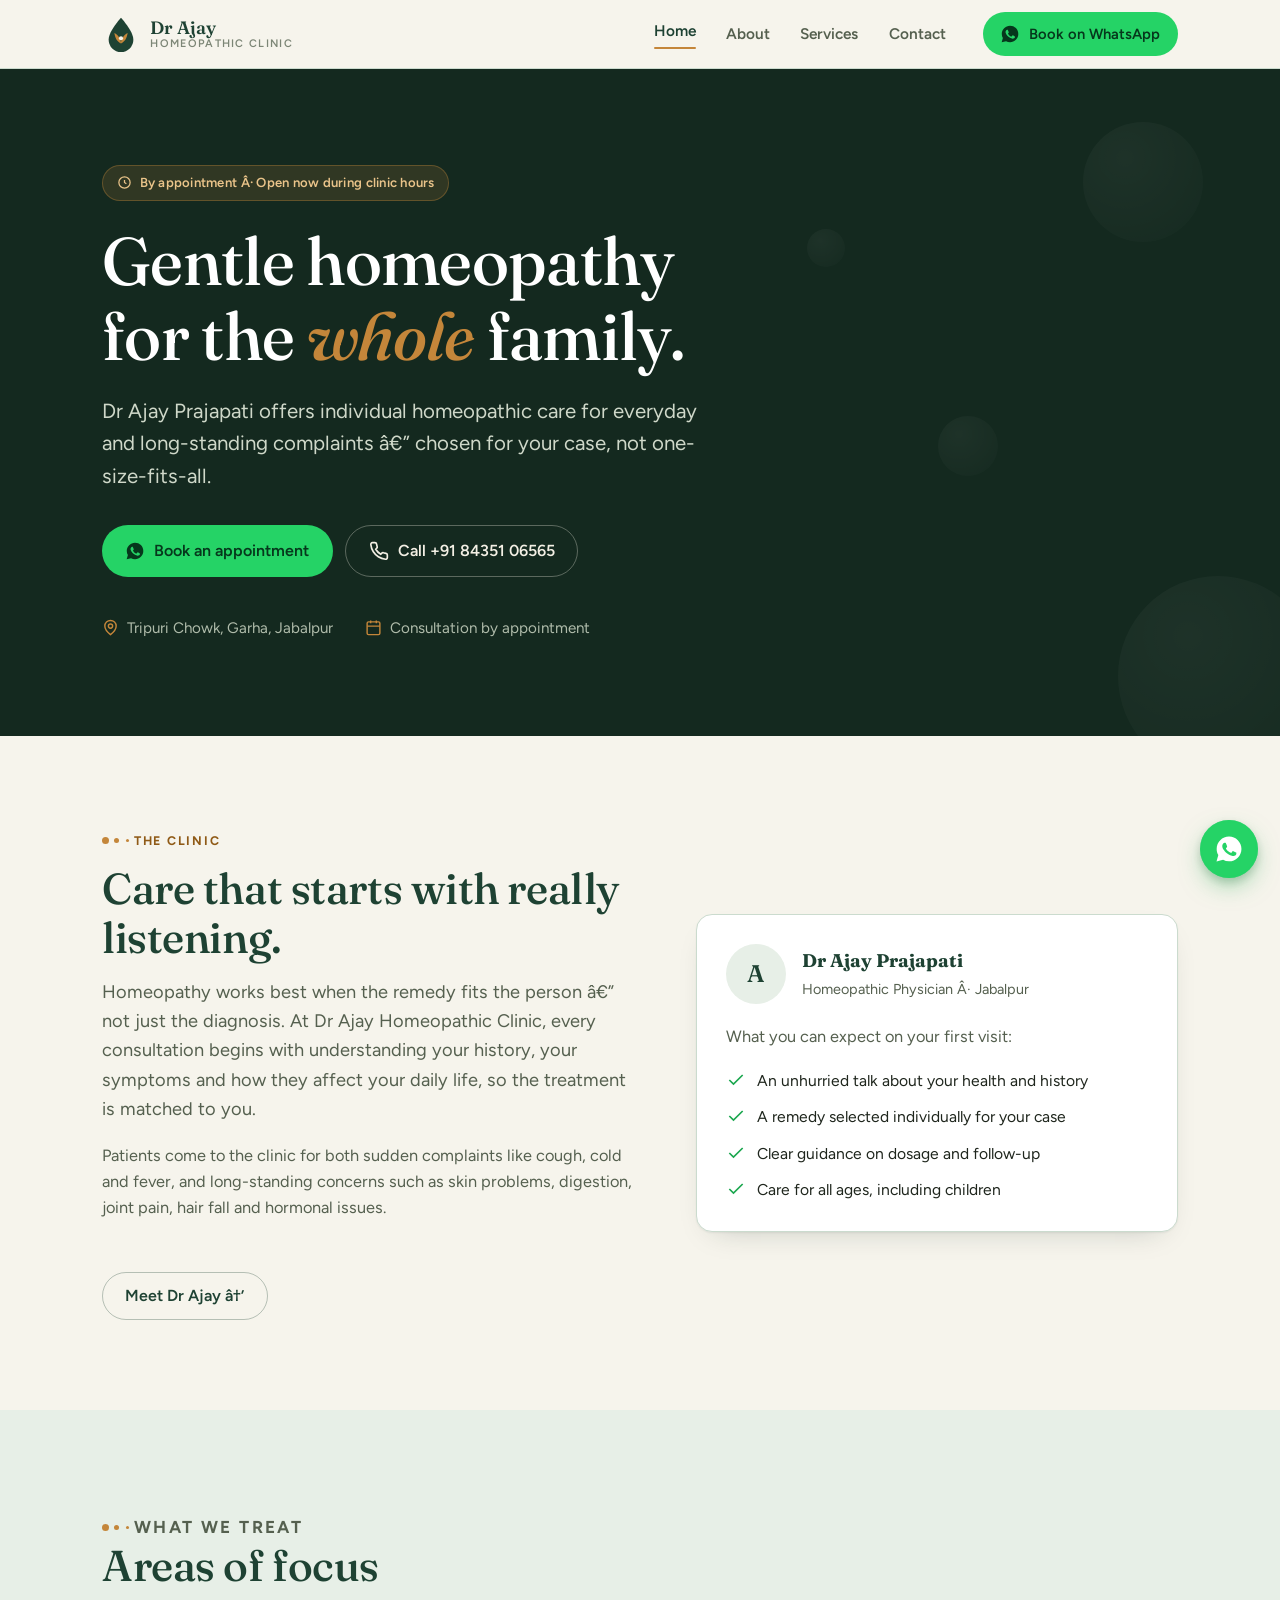
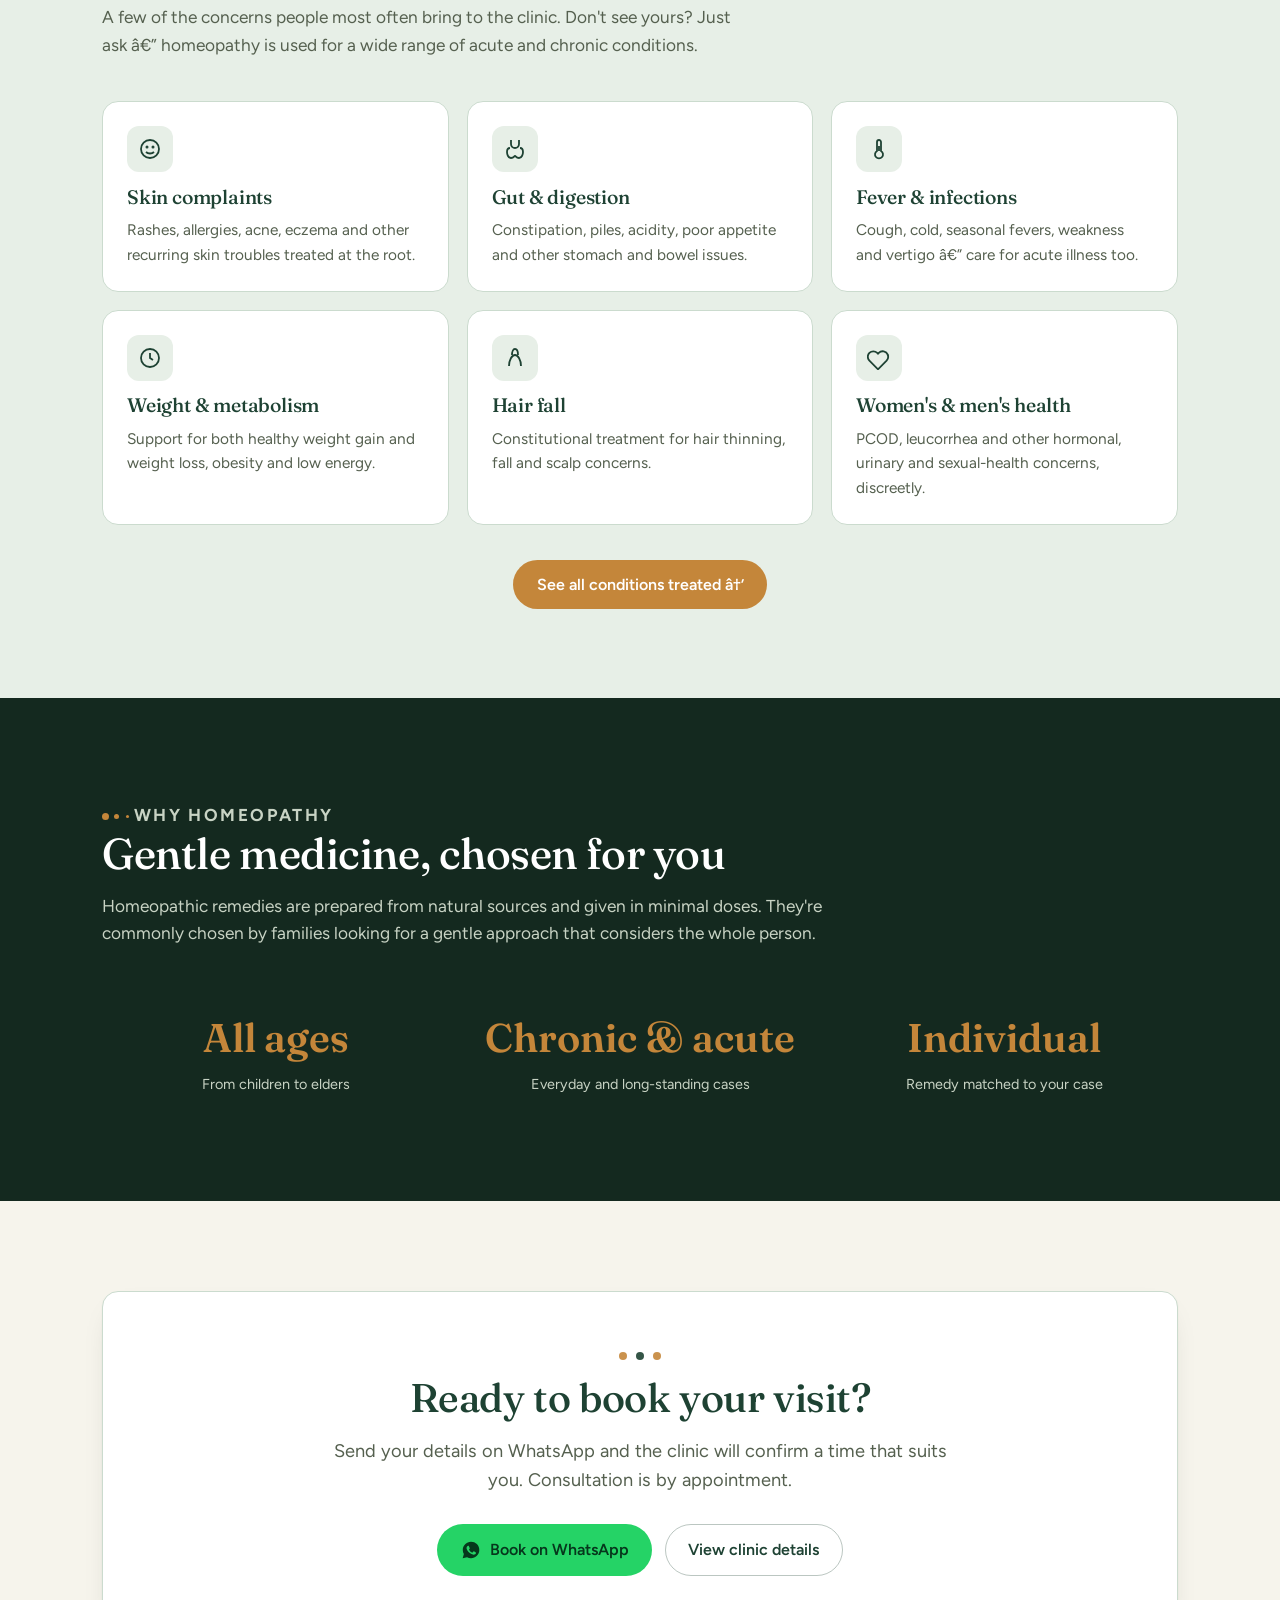
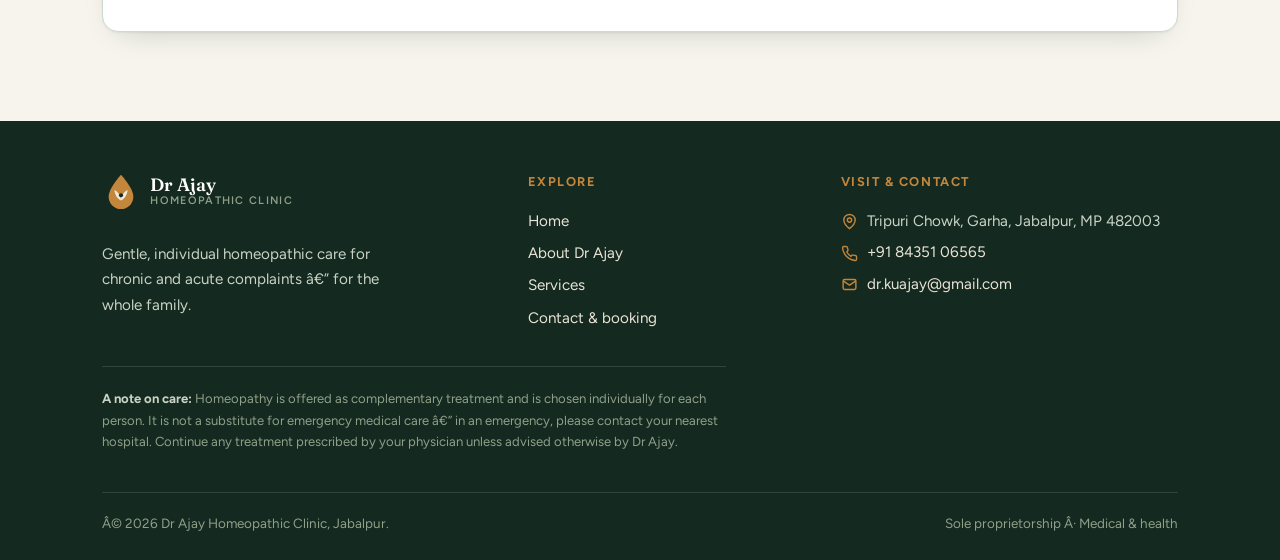
==== index.html @ d3e84fb1 "Set live site URL for share previews and SEO" ====
﻿<!DOCTYPE html>
<html lang="en">
<head>
<meta charset="UTF-8" />
<meta name="viewport" content="width=device-width, initial-scale=1.0" />
<title>Dr Ajay Homeopathic Clinic â€” Gentle homeopathy in Jabalpur</title>
<meta name="description" content="Dr Ajay Prajapati offers gentle homeopathic care for chronic and acute conditions at Tripuri Chowk, Garha, Jabalpur. Book an appointment on WhatsApp." />
<link rel="preconnect" href="https://fonts.googleapis.com">
<link rel="preconnect" href="https://fonts.gstatic.com" crossorigin>
<link href="https://fonts.googleapis.com/css2?family=Fraunces:opsz,wght@9..144,400;9..144,500;9..144,600&family=Figtree:wght@400;500;600;700&display=swap" rel="stylesheet">
<link rel="stylesheet" href="styles.css" />
<link rel="canonical" href="https://https://webvortexx.github.io/dr-ajay-clinic/" />
<meta name="theme-color" content="#1E4233" />
<link rel="icon" href="favicon.svg" type="image/svg+xml" />
<link rel="apple-touch-icon" href="apple-touch-icon.png" />
<meta property="og:type" content="website" />
<meta property="og:site_name" content="Dr Ajay Homeopathic Clinic" />
<meta property="og:title" content="Dr Ajay Homeopathic Clinic â€” Gentle homeopathy in Jabalpur" />
<meta property="og:description" content="Dr Ajay Prajapati offers gentle, individual homeopathic care for chronic and acute complaints at Tripuri Chowk, Garha, Jabalpur. Book on WhatsApp." />
<meta property="og:url" content="https://https://webvortexx.github.io/dr-ajay-clinic/" />
<meta property="og:image" content="https://https://webvortexx.github.io/dr-ajay-clinic/og-image.png" />
<meta property="og:image:width" content="1200" />
<meta property="og:image:height" content="630" />
<meta property="og:locale" content="en_IN" />
<meta name="twitter:card" content="summary_large_image" />
<meta name="twitter:title" content="Dr Ajay Homeopathic Clinic â€” Gentle homeopathy in Jabalpur" />
<meta name="twitter:description" content="Dr Ajay Prajapati offers gentle, individual homeopathic care for chronic and acute complaints at Tripuri Chowk, Garha, Jabalpur. Book on WhatsApp." />
<meta name="twitter:image" content="https://https://webvortexx.github.io/dr-ajay-clinic/og-image.png" />
<script type="application/ld+json">
{
  "@context": "https://schema.org",
  "@type": "MedicalClinic",
  "name": "Dr Ajay Homeopathic Clinic",
  "description": "Gentle, individual homeopathic care for chronic and acute complaints \u2014 for the whole family.",
  "url": "https://https://webvortexx.github.io/dr-ajay-clinic/",
  "telephone": "+91-84351-06565",
  "email": "dr.kuajay@gmail.com",
  "image": "https://https://webvortexx.github.io/dr-ajay-clinic/og-image.png",
  "priceRange": "\u20b9\u20b9",
  "medicalSpecialty": "Homeopathic",
  "availableService": [
    {"@type":"MedicalTherapy","name":"Skin complaints"},
    {"@type":"MedicalTherapy","name":"Digestion & gut issues"},
    {"@type":"MedicalTherapy","name":"Fever & infections"},
    {"@type":"MedicalTherapy","name":"Weight & metabolism"},
    {"@type":"MedicalTherapy","name":"Hair fall"},
    {"@type":"MedicalTherapy","name":"Women's & men's health"}
  ],
  "address": {
    "@type": "PostalAddress",
    "streetAddress": "Tripuri Chowk, Garha",
    "addressLocality": "Jabalpur",
    "addressRegion": "Madhya Pradesh",
    "postalCode": "482003",
    "addressCountry": "IN"
  },
  "areaServed": "Jabalpur",
  "founder": {"@type":"Person","name":"Dr Ajay Prajapati","jobTitle":"Homeopathic Physician"}
}
</script>
<style>
/* ---- home hero ---- */
.hero { position: relative; background: var(--pine-deep); color: #F1ECDF; overflow: hidden; }
.hero__globs { position:absolute; inset:0; pointer-events:none; opacity:.5; }
.hero__globs span {
  position:absolute; border-radius:50%; background: radial-gradient(circle at 35% 30%, rgba(255,255,255,.9), rgba(255,255,255,.15));
  opacity:.10;
}
.hero .wrap { position: relative; padding-top: clamp(3.5rem,8vw,6rem); padding-bottom: clamp(3.5rem,8vw,6rem); }
.hero__chip {
  display:inline-flex; align-items:center; gap:.5rem;
  background: rgba(196,134,58,.16); color:#EAC48A; border:1px solid rgba(196,134,58,.35);
  padding:.4rem .85rem; border-radius:999px; font-size:.82rem; font-weight:600; letter-spacing:.02em;
  margin-bottom:1.4rem;
}
.hero__chip svg{ width:15px; height:15px; }
.hero h1 { color:#fff; font-size: clamp(2.5rem, 6vw, 4.2rem); font-weight:500; max-width: 15ch; }
.hero h1 em { font-style: italic; color: var(--amber); }
.hero__lead { font-size: clamp(1.08rem,2.2vw,1.28rem); color:#CFD8C9; max-width: 46ch; margin: 1.3rem 0 2rem; }
.hero .cta-row { margin-bottom: 2.4rem; }
.hero__meta { display:flex; flex-wrap:wrap; gap:1.4rem 2rem; color:#AFBBAA; font-size:.95rem; }
.hero__meta div{ display:flex; align-items:center; gap:.5rem; }
.hero__meta svg{ width:17px; height:17px; color: var(--amber); flex:0 0 auto; }

/* intro split */
.intro-grid { display:grid; grid-template-columns: 1.1fr 1fr; gap: clamp(2rem,5vw,4rem); align-items:center; }
.intro-card {
  background: var(--paper); border:1px solid var(--sage-line); border-radius: var(--radius);
  padding: 1.8rem; box-shadow: var(--shadow);
}
.intro-card .doc { display:flex; align-items:center; gap:1rem; margin-bottom:1.2rem; }
.doc__badge {
  width:60px; height:60px; border-radius:50%; background: var(--sage); color:var(--pine);
  display:grid; place-items:center; font-family:var(--display); font-weight:600; font-size:1.5rem; flex:0 0 auto;
}
.doc__meta b{ display:block; font-size:1.15rem; color:var(--pine); font-family:var(--display); }
.doc__meta span{ font-size:.9rem; color: var(--ink-soft); }
.checklist{ list-style:none; margin:1.2rem 0 0; padding:0; display:flex; flex-direction:column; gap:.7rem; }
.checklist li{ display:flex; gap:.7rem; align-items:flex-start; font-size:.98rem; }
.checklist svg{ width:20px; height:20px; color: var(--wa-deep); flex:0 0 auto; margin-top:2px; }

@media (max-width: 820px){ .intro-grid{ grid-template-columns:1fr; } }
</style>
</head>
<body>

<!-- ============ HEADER ============ -->
<header class="site-head">
  <div class="wrap">
    <a class="brand" href="index.html" aria-label="Dr Ajay Homeopathic Clinic â€” home">
      <svg class="brand__mark" viewBox="0 0 40 40" fill="none" aria-hidden="true">
        <path d="M20 3C20 3 7 17 7 26a13 13 0 0 0 26 0C33 17 20 3 20 3Z" fill="#1E4233"/>
        <path d="M20 30c0-5 3-9 7-11-1 6-3 9-7 11Zm0 0c0-5-3-9-7-11 1 6 3 9 7 11Z" fill="#C4863A"/>
        <circle cx="20" cy="24.5" r="2.2" fill="#F6F4EC"/>
      </svg>
      <span class="brand__text">
        <span class="brand__name">Dr Ajay</span>
        <span class="brand__sub">Homeopathic Clinic</span>
      </span>
    </a>
    <nav class="nav" aria-label="Primary">
      <a href="index.html" class="is-active">Home</a>
      <a href="about.html">About</a>
      <a href="services.html">Services</a>
      <a href="contact.html">Contact</a>
    </nav>
    <div class="head-cta">
      <a class="btn btn--wa" href="contact.html">
        <svg viewBox="0 0 24 24" fill="currentColor" aria-hidden="true"><path d="M12.04 2C6.58 2 2.13 6.45 2.13 11.91c0 1.75.46 3.45 1.32 4.95L2 22l5.25-1.38a9.9 9.9 0 0 0 4.79 1.22h.01c5.46 0 9.91-4.45 9.91-9.91 0-2.65-1.03-5.14-2.9-7.01A9.82 9.82 0 0 0 12.04 2Zm5.8 14.13c-.25.7-1.44 1.33-1.98 1.38-.53.05-.53.44-3.34-.7-2.8-1.14-4.6-4-4.74-4.19-.14-.19-1.15-1.53-1.15-2.92 0-1.39.73-2.07.99-2.35a1.04 1.04 0 0 1 .75-.35c.19 0 .37 0 .53.01.17.01.4-.06.62.48.25.6.85 2.08.92 2.23.07.14.12.31.02.5-.09.19-.14.31-.28.48-.14.16-.29.37-.42.49-.14.14-.28.29-.12.56.16.28.71 1.17 1.53 1.9 1.05.93 1.94 1.22 2.22 1.36.28.14.44.12.6-.07.16-.19.69-.8.87-1.08.18-.28.37-.23.62-.14.25.09 1.6.76 1.87.9.28.14.46.21.53.32.07.12.07.65-.18 1.35Z"/></svg>
        Book on WhatsApp
      </a>
    </div>
    <button class="nav-toggle" data-nav-toggle aria-label="Open menu" aria-expanded="false">
      <svg viewBox="0 0 24 24" fill="none" stroke="currentColor" stroke-width="2" stroke-linecap="round"><path d="M3 6h18M3 12h18M3 18h18"/></svg>
    </button>
  </div>
</header>

<!-- ============ HERO ============ -->
<section class="hero">
  <div class="hero__globs" aria-hidden="true">
    <span style="width:120px;height:120px;top:8%;right:6%"></span>
    <span style="width:60px;height:60px;top:52%;right:22%"></span>
    <span style="width:200px;height:200px;bottom:-6%;right:-3%"></span>
    <span style="width:38px;height:38px;top:24%;right:34%"></span>
  </div>
  <div class="wrap">
    <span class="hero__chip">
      <svg viewBox="0 0 24 24" fill="none" stroke="currentColor" stroke-width="2"><path d="M12 8v4l3 2"/><circle cx="12" cy="12" r="9"/></svg>
      By appointment Â· Open now during clinic hours
    </span>
    <h1>Gentle homeopathy for the <em>whole</em> family.</h1>
    <p class="hero__lead">Dr Ajay Prajapati offers individual homeopathic care for everyday and long-standing complaints â€” chosen for your case, not one-size-fits-all.</p>
    <div class="cta-row">
      <a class="btn btn--wa" href="contact.html">
        <svg viewBox="0 0 24 24" fill="currentColor" aria-hidden="true"><path d="M12.04 2C6.58 2 2.13 6.45 2.13 11.91c0 1.75.46 3.45 1.32 4.95L2 22l5.25-1.38a9.9 9.9 0 0 0 4.79 1.22h.01c5.46 0 9.91-4.45 9.91-9.91 0-2.65-1.03-5.14-2.9-7.01A9.82 9.82 0 0 0 12.04 2Zm5.8 14.13c-.25.7-1.44 1.33-1.98 1.38-.53.05-.53.44-3.34-.7-2.8-1.14-4.6-4-4.74-4.19-.14-.19-1.15-1.53-1.15-2.92 0-1.39.73-2.07.99-2.35a1.04 1.04 0 0 1 .75-.35c.19 0 .37 0 .53.01.17.01.4-.06.62.48.25.6.85 2.08.92 2.23.07.14.12.31.02.5-.09.19-.14.31-.28.48-.14.16-.29.37-.42.49-.14.14-.28.29-.12.56.16.28.71 1.17 1.53 1.9 1.05.93 1.94 1.22 2.22 1.36.28.14.44.12.6-.07.16-.19.69-.8.87-1.08.18-.28.37-.23.62-.14.25.09 1.6.76 1.87.9.28.14.46.21.53.32.07.12.07.65-.18 1.35Z"/></svg>
        Book an appointment
      </a>
      <a class="btn btn--onDark" href="tel:+918435106565">
        <svg viewBox="0 0 24 24" fill="none" stroke="currentColor" stroke-width="2"><path d="M22 16.9v3a2 2 0 0 1-2.2 2 19.8 19.8 0 0 1-8.6-3 19.5 19.5 0 0 1-6-6 19.8 19.8 0 0 1-3-8.6A2 2 0 0 1 4.1 2h3a2 2 0 0 1 2 1.7c.1 1 .4 1.9.7 2.8a2 2 0 0 1-.5 2.1L8.1 9.9a16 16 0 0 0 6 6l1.3-1.3a2 2 0 0 1 2.1-.4c.9.3 1.8.6 2.8.7a2 2 0 0 1 1.7 2Z"/></svg>
        Call +91 84351 06565
      </a>
    </div>
    <div class="hero__meta">
      <div><svg viewBox="0 0 24 24" fill="none" stroke="currentColor" stroke-width="2"><path d="M20 10c0 6-8 12-8 12s-8-6-8-12a8 8 0 0 1 16 0Z"/><circle cx="12" cy="10" r="3"/></svg> Tripuri Chowk, Garha, Jabalpur</div>
      <div><svg viewBox="0 0 24 24" fill="none" stroke="currentColor" stroke-width="2"><rect x="3" y="4" width="18" height="18" rx="2"/><path d="M16 2v4M8 2v4M3 10h18"/></svg> Consultation by appointment</div>
    </div>
  </div>
</section>

<!-- ============ INTRO ============ -->
<section class="section">
  <div class="wrap intro-grid">
    <div class="reveal">
      <p class="eyebrow">The clinic</p>
      <h2 style="font-size:clamp(1.9rem,4.2vw,2.7rem)">Care that starts with really listening.</h2>
      <p class="lead" style="margin-top:1rem">Homeopathy works best when the remedy fits the person â€” not just the diagnosis. At Dr Ajay Homeopathic Clinic, every consultation begins with understanding your history, your symptoms and how they affect your daily life, so the treatment is matched to you.</p>
      <p style="color:var(--ink-soft)">Patients come to the clinic for both sudden complaints like cough, cold and fever, and long-standing concerns such as skin problems, digestion, joint pain, hair fall and hormonal issues.</p>
      <a class="btn btn--ghost mt-lg" href="about.html">Meet Dr Ajay â†’</a>
    </div>
    <div class="intro-card reveal">
      <div class="doc">
        <div class="doc__badge">A</div>
        <div class="doc__meta">
          <b>Dr Ajay Prajapati</b>
          <span>Homeopathic Physician Â· Jabalpur</span>
        </div>
      </div>
      <p style="margin:0;color:var(--ink-soft)">What you can expect on your first visit:</p>
      <ul class="checklist">
        <li><svg viewBox="0 0 24 24" fill="none" stroke="currentColor" stroke-width="2"><path d="M20 6 9 17l-5-5"/></svg> An unhurried talk about your health and history</li>
        <li><svg viewBox="0 0 24 24" fill="none" stroke="currentColor" stroke-width="2"><path d="M20 6 9 17l-5-5"/></svg> A remedy selected individually for your case</li>
        <li><svg viewBox="0 0 24 24" fill="none" stroke="currentColor" stroke-width="2"><path d="M20 6 9 17l-5-5"/></svg> Clear guidance on dosage and follow-up</li>
        <li><svg viewBox="0 0 24 24" fill="none" stroke="currentColor" stroke-width="2"><path d="M20 6 9 17l-5-5"/></svg> Care for all ages, including children</li>
      </ul>
    </div>
  </div>
</section>

<!-- ============ FOCUS AREAS ============ -->
<section class="section section--sage">
  <div class="wrap">
    <div class="section-head reveal">
      <p class="eyebrow">What we treat</p>
      <h2>Areas of focus</h2>
      <p>A few of the concerns people most often bring to the clinic. Don't see yours? Just ask â€” homeopathy is used for a wide range of acute and chronic conditions.</p>
    </div>
    <div class="grid grid--3">
      <article class="focus reveal">
        <div class="focus__ico"><svg viewBox="0 0 24 24" fill="none" stroke="currentColor" stroke-width="1.8"><circle cx="12" cy="12" r="9"/><path d="M8 15c1 1 2.5 1.5 4 1.5s3-.5 4-1.5"/><circle cx="9" cy="10" r=".6" fill="currentColor"/><circle cx="15" cy="10" r=".6" fill="currentColor"/></svg></div>
        <h3>Skin complaints</h3>
        <p>Rashes, allergies, acne, eczema and other recurring skin troubles treated at the root.</p>
      </article>
      <article class="focus reveal">
        <div class="focus__ico"><svg viewBox="0 0 24 24" fill="none" stroke="currentColor" stroke-width="1.8"><path d="M8 3v4a4 4 0 0 0 8 0V3"/><path d="M7 11c-2 0-3 2-3 4s1 6 4 6 3-2 4-2 1 2 4 2 4-4 4-6-1-4-3-4"/></svg></div>
        <h3>Gut &amp; digestion</h3>
        <p>Constipation, piles, acidity, poor appetite and other stomach and bowel issues.</p>
      </article>
      <article class="focus reveal">
        <div class="focus__ico"><svg viewBox="0 0 24 24" fill="none" stroke="currentColor" stroke-width="1.8"><path d="M12 3a2 2 0 0 0-2 2v9a4 4 0 1 0 4 0V5a2 2 0 0 0-2-2Z"/><path d="M12 9v5"/></svg></div>
        <h3>Fever &amp; infections</h3>
        <p>Cough, cold, seasonal fevers, weakness and vertigo â€” care for acute illness too.</p>
      </article>
      <article class="focus reveal">
        <div class="focus__ico"><svg viewBox="0 0 24 24" fill="none" stroke="currentColor" stroke-width="1.8"><circle cx="12" cy="12" r="9"/><path d="M12 7v5l3 2"/></svg></div>
        <h3>Weight &amp; metabolism</h3>
        <p>Support for both healthy weight gain and weight loss, obesity and low energy.</p>
      </article>
      <article class="focus reveal">
        <div class="focus__ico"><svg viewBox="0 0 24 24" fill="none" stroke="currentColor" stroke-width="1.8"><path d="M6 20c0-6 3-11 6-11s6 5 6 11"/><path d="M9 9C9 6 10 3 12 3s3 3 3 6"/></svg></div>
        <h3>Hair fall</h3>
        <p>Constitutional treatment for hair thinning, fall and scalp concerns.</p>
      </article>
      <article class="focus reveal">
        <div class="focus__ico"><svg viewBox="0 0 24 24" fill="none" stroke="currentColor" stroke-width="1.8"><path d="M20.8 8.6a5.5 5.5 0 0 0-9-1.7l-.8.8-.8-.8a5.5 5.5 0 1 0-7.8 7.8l8.6 8.6 8.6-8.6a5.5 5.5 0 0 0 1-6.1Z"/></svg></div>
        <h3>Women's &amp; men's health</h3>
        <p>PCOD, leucorrhea and other hormonal, urinary and sexual-health concerns, discreetly.</p>
      </article>
    </div>
    <div class="center mt-lg reveal">
      <a class="btn btn--amber" href="services.html">See all conditions treated â†’</a>
    </div>
  </div>
</section>

<!-- ============ WHY / STATS ============ -->
<section class="section section--pine">
  <div class="wrap">
    <div class="section-head reveal" style="max-width:720px">
      <p class="eyebrow">Why homeopathy</p>
      <h2>Gentle medicine, chosen for you</h2>
      <p>Homeopathic remedies are prepared from natural sources and given in minimal doses. They're commonly chosen by families looking for a gentle approach that considers the whole person.</p>
    </div>
    <div class="stats reveal">
      <div class="stat"><b>All ages</b><span>From children to elders</span></div>
      <div class="stat"><b>Chronic &amp; acute</b><span>Everyday and long-standing cases</span></div>
      <div class="stat"><b>Individual</b><span>Remedy matched to your case</span></div>
    </div>
  </div>
</section>

<!-- ============ CTA BAND ============ -->
<section class="section">
  <div class="wrap">
    <div class="card reveal" style="text-align:center; padding: clamp(2.2rem,5vw,3.4rem); background: var(--paper);">
      <div class="globules" aria-hidden="true"><span></span><span></span><span></span></div>
      <h2 style="font-size:clamp(1.8rem,4vw,2.5rem); margin-top:.6rem;">Ready to book your visit?</h2>
      <p class="lead" style="max-width:52ch;margin:1rem auto 1.8rem;">Send your details on WhatsApp and the clinic will confirm a time that suits you. Consultation is by appointment.</p>
      <div class="cta-row" style="justify-content:center">
        <a class="btn btn--wa" href="contact.html">
          <svg viewBox="0 0 24 24" fill="currentColor" aria-hidden="true"><path d="M12.04 2C6.58 2 2.13 6.45 2.13 11.91c0 1.75.46 3.45 1.32 4.95L2 22l5.25-1.38a9.9 9.9 0 0 0 4.79 1.22h.01c5.46 0 9.91-4.45 9.91-9.91 0-2.65-1.03-5.14-2.9-7.01A9.82 9.82 0 0 0 12.04 2Zm5.8 14.13c-.25.7-1.44 1.33-1.98 1.38-.53.05-.53.44-3.34-.7-2.8-1.14-4.6-4-4.74-4.19-.14-.19-1.15-1.53-1.15-2.92 0-1.39.73-2.07.99-2.35a1.04 1.04 0 0 1 .75-.35c.19 0 .37 0 .53.01.17.01.4-.06.62.48.25.6.85 2.08.92 2.23.07.14.12.31.02.5-.09.19-.14.31-.28.48-.14.16-.29.37-.42.49-.14.14-.28.29-.12.56.16.28.71 1.17 1.53 1.9 1.05.93 1.94 1.22 2.22 1.36.28.14.44.12.6-.07.16-.19.69-.8.87-1.08.18-.28.37-.23.62-.14.25.09 1.6.76 1.87.9.28.14.46.21.53.32.07.12.07.65-.18 1.35Z"/></svg>
          Book on WhatsApp
        </a>
        <a class="btn btn--ghost" href="contact.html">View clinic details</a>
      </div>
    </div>
  </div>
</section>

<!-- ============ FOOTER ============ -->
<footer class="site-foot">
  <div class="wrap">
    <div class="foot-grid">
      <div class="foot-brand">
        <a class="brand" href="index.html" style="margin-bottom:1rem">
          <svg class="brand__mark" viewBox="0 0 40 40" fill="none" aria-hidden="true">
            <path d="M20 3C20 3 7 17 7 26a13 13 0 0 0 26 0C33 17 20 3 20 3Z" fill="#C4863A"/>
            <path d="M20 30c0-5 3-9 7-11-1 6-3 9-7 11Zm0 0c0-5-3-9-7-11 1 6 3 9 7 11Z" fill="#F1ECDF"/>
            <circle cx="20" cy="24.5" r="2.2" fill="#14291F"/>
          </svg>
          <span class="brand__text"><span class="brand__name">Dr Ajay</span><span class="brand__sub" style="color:#8FA089">Homeopathic Clinic</span></span>
        </a>
        <p>Gentle, individual homeopathic care for chronic and acute complaints â€” for the whole family.</p>
      </div>
      <div>
        <h4>Explore</h4>
        <ul class="foot-list">
          <li><a href="index.html">Home</a></li>
          <li><a href="about.html">About Dr Ajay</a></li>
          <li><a href="services.html">Services</a></li>
          <li><a href="contact.html">Contact &amp; booking</a></li>
        </ul>
      </div>
      <div>
        <h4>Visit &amp; contact</h4>
        <p class="contact-line"><svg viewBox="0 0 24 24" fill="none" stroke="currentColor" stroke-width="2"><path d="M20 10c0 6-8 12-8 12s-8-6-8-12a8 8 0 0 1 16 0Z"/><circle cx="12" cy="10" r="3"/></svg> Tripuri Chowk, Garha, Jabalpur, MP 482003</p>
        <p class="contact-line"><svg viewBox="0 0 24 24" fill="none" stroke="currentColor" stroke-width="2"><path d="M22 16.9v3a2 2 0 0 1-2.2 2 19.8 19.8 0 0 1-8.6-3 19.5 19.5 0 0 1-6-6 19.8 19.8 0 0 1-3-8.6A2 2 0 0 1 4.1 2h3a2 2 0 0 1 2 1.7c.1 1 .4 1.9.7 2.8a2 2 0 0 1-.5 2.1L8.1 9.9a16 16 0 0 0 6 6l1.3-1.3a2 2 0 0 1 2.1-.4c.9.3 1.8.6 2.8.7a2 2 0 0 1 1.7 2Z"/></svg> <a href="tel:+918435106565">+91 84351 06565</a></p>
        <p class="contact-line"><svg viewBox="0 0 24 24" fill="none" stroke="currentColor" stroke-width="2"><rect x="3" y="5" width="18" height="14" rx="2"/><path d="m3 7 9 6 9-6"/></svg> <a href="mailto:dr.kuajay@gmail.com">dr.kuajay@gmail.com</a></p>
      </div>
    </div>
    <p class="disclaimer"><b>A note on care:</b> Homeopathy is offered as complementary treatment and is chosen individually for each person. It is not a substitute for emergency medical care â€” in an emergency, please contact your nearest hospital. Continue any treatment prescribed by your physician unless advised otherwise by Dr Ajay.</p>
    <div class="foot-bottom">
      <span>Â© <span data-year>2025</span> Dr Ajay Homeopathic Clinic, Jabalpur.</span>
      <span>Sole proprietorship Â· Medical &amp; health</span>
    </div>
  </div>
</footer>

<script src="script.js"></script>
</body>
</html>
---- styles.css ----
/* ===========================================================
   Dr Ajay Homeopathic Clinic — shared styles
   Concept: "Apothecary" — herbal green + honey amber + ivory,
   with the homeopathic globule as recurring signature.
   =========================================================== */

:root {
  --pine:       #1E4233;   /* primary structural green */
  --pine-deep:  #14291F;   /* hero / footer bg */
  --pine-mid:   #2C5A47;
  --sage:       #E7EFE7;   /* light surface */
  --sage-line:  #CBDBCE;   /* borders on light */
  --ivory:      #F6F4EC;   /* page background */
  --paper:      #FFFFFF;   /* cards */
  --amber:      #C4863A;   /* honey accent */
  --amber-deep: #A96E2A;
  --amber-ink:  #8F5A16;   /* accessible amber for text on light (>=4.5:1) */
  --amber-soft: #EFE3CE;
  --ink:        #1F261D;   /* body text */
  --ink-soft:   #55604F;   /* muted text */
  --ink-faint:  #7C8676;
  --wa:         #25D366;   /* whatsapp green */
  --wa-deep:    #1Ba74f;

  --maxw: 1120px;
  --radius: 16px;
  --radius-sm: 10px;
  --shadow: 0 1px 2px rgba(20,41,31,.06), 0 12px 30px -18px rgba(20,41,31,.28);
  --shadow-lg: 0 24px 60px -28px rgba(20,41,31,.40);

  --display: "Fraunces", Georgia, "Times New Roman", serif;
  --body: "Figtree", system-ui, -apple-system, "Segoe UI", sans-serif;
}

* { box-sizing: border-box; }

html { scroll-behavior: smooth; }

body {
  margin: 0;
  font-family: var(--body);
  color: var(--ink);
  background: var(--ivory);
  line-height: 1.6;
  font-size: 1.02rem;
  -webkit-font-smoothing: antialiased;
  text-rendering: optimizeLegibility;
}

img { max-width: 100%; display: block; }
a { color: inherit; }

h1, h2, h3 {
  font-family: var(--display);
  font-weight: 500;
  line-height: 1.12;
  letter-spacing: -0.01em;
  margin: 0;
  color: var(--pine);
}

.wrap { width: 100%; max-width: var(--maxw); margin-inline: auto; padding-inline: 22px; }

.eyebrow {
  font-size: .78rem;
  font-weight: 700;
  letter-spacing: .14em;
  text-transform: uppercase;
  color: var(--amber-ink);
  display: inline-flex;
  align-items: center;
  gap: .55rem;
  margin: 0 0 .9rem;
}
.eyebrow::before {
  content: "";
  width: 7px; height: 7px; border-radius: 50%;
  background: var(--amber);
  box-shadow: 11px 0 0 -1px var(--amber), 22px 0 0 -2px var(--amber);
  flex: 0 0 auto;
  margin-right: 16px;
}

/* ---------- buttons ---------- */
.btn {
  --_bg: var(--pine);
  --_fg: #fff;
  display: inline-flex;
  align-items: center;
  justify-content: center;
  gap: .55rem;
  font-family: var(--body);
  font-weight: 600;
  font-size: 1rem;
  line-height: 1;
  padding: .95rem 1.4rem;
  border-radius: 999px;
  border: 1.5px solid transparent;
  background: var(--_bg);
  color: var(--_fg);
  text-decoration: none;
  cursor: pointer;
  transition: transform .18s ease, box-shadow .18s ease, background .18s ease;
}
.btn:hover { transform: translateY(-2px); box-shadow: var(--shadow); }
.btn:active { transform: translateY(0); }
.btn svg { width: 20px; height: 20px; flex: 0 0 auto; }

.btn--wa   { --_bg: var(--wa); --_fg: #06371c; }
.btn--wa:hover { background: var(--wa-deep); --_fg:#fff; }
.btn--ghost {
  --_bg: transparent; --_fg: var(--pine);
  border-color: color-mix(in srgb, var(--pine) 30%, transparent);
}
.btn--ghost:hover { background: var(--sage); }
.btn--amber { --_bg: var(--amber); --_fg:#fff; }
.btn--amber:hover { background: var(--amber-deep); }
.btn--onDark { --_bg: transparent; --_fg:#F3EFE4; border-color: rgba(243,239,228,.32); }
.btn--onDark:hover { background: rgba(243,239,228,.10); }

/* ---------- site header ---------- */
.site-head {
  position: sticky; top: 0; z-index: 60;
  background: color-mix(in srgb, var(--ivory) 88%, transparent);
  backdrop-filter: blur(10px);
  border-bottom: 1px solid var(--sage-line);
}
.site-head .wrap {
  display: flex; align-items: center; gap: 1rem;
  min-height: 68px;
}
.brand { display: inline-flex; align-items: center; gap: .65rem; text-decoration: none; margin-right: auto; }
.brand__mark { width: 38px; height: 38px; flex: 0 0 auto; }
.brand__text { display: flex; flex-direction: column; line-height: 1.05; }
.brand__name { font-family: var(--display); font-weight: 600; font-size: 1.12rem; color: var(--pine); }
.brand__sub { font-size: .68rem; letter-spacing: .12em; text-transform: uppercase; color: var(--ink-faint); font-weight: 600; }

.nav { display: flex; align-items: center; gap: .3rem; }
.nav a {
  text-decoration: none; color: var(--ink-soft); font-weight: 600; font-size: .96rem;
  padding: .5rem .8rem; border-radius: 8px; transition: color .15s, background .15s;
}
.nav a:hover { color: var(--pine); background: var(--sage); }
.nav a.is-active { color: var(--pine); }
.nav a.is-active::after {
  content:""; display:block; height:2px; margin-top:3px; border-radius:2px;
  background: var(--amber);
}
.head-cta { margin-left: .5rem; }
.head-cta .btn { padding: .7rem 1.05rem; font-size: .92rem; }

.nav-toggle {
  display: none; margin-left: auto;
  background: var(--pine); border: none; color: #fff;
  width: 44px; height: 44px; border-radius: 11px; cursor: pointer;
  align-items: center; justify-content: center;
}
.nav-toggle svg { width: 22px; height: 22px; }

/* ---------- sections ---------- */
.section { padding: clamp(3.4rem, 7vw, 6rem) 0; }
.section--sage { background: var(--sage); }
.section--pine { background: var(--pine-deep); color: #E9E4D6; }
.section--pine h2, .section--pine h3 { color: #fff; }
.section--pine .eyebrow { color: var(--amber); }

.section-head { max-width: 640px; margin-bottom: 2.6rem; }
.section-head h2 { font-size: clamp(1.9rem, 4.2vw, 2.7rem); }
.section-head p { color: var(--ink-soft); font-size: 1.08rem; margin: .9rem 0 0; }
.section--pine .section-head p { color: #C8D3C4; }

/* globule divider */
.globules { display:flex; gap:9px; justify-content:center; padding: 6px 0; }
.globules span { width:8px; height:8px; border-radius:50%; background: var(--amber); opacity:.9; }
.globules span:nth-child(2){ background: var(--pine); }
.globules span:nth-child(3){ background: var(--amber); }

/* ---------- cards ---------- */
.card {
  background: var(--paper);
  border: 1px solid var(--sage-line);
  border-radius: var(--radius);
  padding: 1.6rem;
  box-shadow: var(--shadow);
}

.grid { display: grid; gap: 1.1rem; }
.grid--3 { grid-template-columns: repeat(3, 1fr); }
.grid--2 { grid-template-columns: repeat(2, 1fr); }
.grid--4 { grid-template-columns: repeat(4, 1fr); }

/* focus-area card */
.focus {
  display: flex; flex-direction: column; gap: .6rem;
  background: var(--paper); border: 1px solid var(--sage-line);
  border-radius: var(--radius); padding: 1.5rem;
  transition: transform .2s ease, box-shadow .2s ease, border-color .2s;
}
.focus:hover { transform: translateY(-4px); box-shadow: var(--shadow); border-color: var(--amber-soft); }
.focus__ico {
  width: 46px; height: 46px; border-radius: 12px;
  background: var(--sage); color: var(--pine);
  display: grid; place-items: center; margin-bottom: .3rem;
}
.focus__ico svg { width: 24px; height: 24px; }
.focus h3 { font-size: 1.22rem; }
.focus p { margin: 0; color: var(--ink-soft); font-size: .96rem; }

/* condition chips as globule-marked list */
.chips { display: flex; flex-wrap: wrap; gap: .55rem; margin: 0; padding: 0; list-style: none; }
.chips li {
  display: inline-flex; align-items: center; gap: .5rem;
  background: var(--paper); border: 1px solid var(--sage-line);
  border-radius: 999px; padding: .5rem .95rem .5rem .8rem;
  font-size: .93rem; font-weight: 500; color: var(--ink);
}
.chips li::before {
  content:""; width:8px; height:8px; border-radius:50%;
  background: var(--amber); flex: 0 0 auto;
}
.section--pine .chips li { background: rgba(255,255,255,.05); border-color: rgba(255,255,255,.14); color:#E9E4D6; }

/* stat strip */
.stats { display: grid; grid-template-columns: repeat(3,1fr); gap: 1rem; }
.stat { text-align: center; padding: 1rem; }
.stat b { font-family: var(--display); font-weight: 600; font-size: clamp(1.9rem,4vw,2.5rem); color: var(--amber); display:block; }
.stat span { font-size: .9rem; color: var(--ink-soft); }
.section--pine .stat span { color:#C8D3C4; }

/* ---------- footer ---------- */
.site-foot { background: var(--pine-deep); color: #C8D3C4; padding: 3.2rem 0 1.6rem; }
.site-foot a { color: #E9E4D6; text-decoration: none; }
.site-foot a:hover { text-decoration: underline; }
.foot-grid { display: grid; grid-template-columns: 1.4fr 1fr 1.2fr; gap: 2rem; }
.foot-grid h4 { font-family: var(--body); font-size: .8rem; letter-spacing: .12em; text-transform: uppercase; color: var(--amber); margin: 0 0 1rem; }
.foot-grid p, .foot-grid li { font-size: .95rem; line-height: 1.7; }
.foot-list { list-style: none; margin:0; padding:0; display:flex; flex-direction:column; gap:.4rem; }
.foot-brand .brand__name { color:#fff; }
.foot-brand p { max-width: 30ch; }
.foot-bottom { border-top: 1px solid rgba(255,255,255,.12); margin-top: 2.4rem; padding-top: 1.3rem; font-size: .84rem; color:#8FA089; display:flex; justify-content:space-between; flex-wrap:wrap; gap:.6rem; }

.contact-line { display:flex; align-items:center; gap:.6rem; margin:.35rem 0; }
.contact-line svg { width:17px; height:17px; flex:0 0 auto; color: var(--amber); }

/* ---------- utilities ---------- */
.center { text-align: center; }
.mt-lg { margin-top: 2.2rem; }
.cta-row { display:flex; flex-wrap:wrap; gap:.8rem; }
.lead { font-size: 1.14rem; color: var(--ink-soft); }
.note { font-size:.86rem; color: var(--ink-faint); }

/* reveal on scroll */
.reveal { opacity: 0; transform: translateY(18px); transition: opacity .7s ease, transform .7s ease; }
.reveal.in { opacity: 1; transform: none; }

/* ---------- responsive ---------- */
@media (max-width: 860px) {
  .grid--3, .grid--4 { grid-template-columns: repeat(2, 1fr); }
  .foot-grid { grid-template-columns: 1fr 1fr; }
  .foot-brand { grid-column: 1 / -1; }
}
@media (max-width: 720px) {
  .nav, .head-cta { display: none; }
  .nav-toggle { display: inline-flex; }
  .site-head.open .nav {
    display: flex; flex-direction: column; align-items: stretch;
    position: absolute; top: 68px; left: 0; right: 0;
    background: var(--ivory); border-bottom: 1px solid var(--sage-line);
    padding: .6rem 22px 1rem; gap: .1rem;
  }
  .site-head.open .nav a { padding: .85rem .4rem; border-radius: 8px; }
  .site-head.open .head-cta { display: block; padding: .4rem 22px 1rem; background: var(--ivory); }
  .site-head.open .head-cta .btn { width: 100%; }
}
@media (max-width: 560px) {
  .grid--2, .grid--3, .grid--4 { grid-template-columns: 1fr; }
  .stats { grid-template-columns: 1fr; gap: .4rem; }
  .stat { padding: .5rem; }
}

@media (prefers-reduced-motion: reduce) {
  * { scroll-behavior: auto; }
  .reveal { transition: none; opacity: 1; transform: none; }
  .btn:hover, .focus:hover { transform: none; }
}

:focus-visible { outline: 3px solid var(--amber); outline-offset: 2px; border-radius: 4px; }

/* ===========================================================
   v2 additions: floating WA button, mobile book bar,
   form validation states, disclaimer
   =========================================================== */

/* floating WhatsApp button (desktop / tablet) */
.wa-fab{
  position: fixed; right: 22px; bottom: 22px; z-index: 70;
  width: 58px; height: 58px; border-radius: 50%;
  background: var(--wa); color:#fff;
  display:grid; place-items:center;
  box-shadow: 0 10px 26px -6px rgba(29,167,79,.55), 0 4px 10px rgba(0,0,0,.15);
  text-decoration:none;
  transition: transform .2s ease, box-shadow .2s ease;
  animation: wa-pop .4s ease both;
}
.wa-fab:hover{ transform: translateY(-3px) scale(1.04); background: var(--wa-deep); }
.wa-fab svg{ width: 30px; height: 30px; }
.wa-fab::after{
  content:""; position:absolute; inset:0; border-radius:50%;
  border: 2px solid var(--wa); opacity:.5; animation: wa-ring 2.4s ease-out infinite;
}
@keyframes wa-ring{ 0%{ transform:scale(1); opacity:.5 } 100%{ transform:scale(1.7); opacity:0 } }
@keyframes wa-pop{ from{ transform: scale(0); } to{ transform: scale(1); } }

/* sticky bottom action bar (mobile only) */
.action-bar{ display:none; }
@media (max-width: 720px){
  .wa-fab{ display:none; } /* bar replaces the fab on phones */
  .action-bar{
    display:grid; grid-template-columns: 1fr 1.4fr; gap:.6rem;
    position: fixed; left:0; right:0; bottom:0; z-index:70;
    padding:.6rem .8rem calc(.6rem + env(safe-area-inset-bottom,0));
    background: color-mix(in srgb, var(--ivory) 94%, transparent);
    backdrop-filter: blur(10px);
    border-top:1px solid var(--sage-line);
  }
  .action-bar .btn{ width:100%; padding:.85rem 1rem; font-size:.98rem; }
  body{ padding-bottom: 76px; } /* keep content clear of the bar */
}

/* form validation */
.field input[aria-invalid="true"],
.field textarea[aria-invalid="true"]{
  border-color:#C0492F; background:#FCF1EE;
}
.field .err-msg{
  display:none; color:#B23A22; font-size:.83rem; font-weight:600; margin-top:.35rem;
}
.field .err-msg.show{ display:block; }
.field input[aria-invalid="true"] ~ .err-msg,
.field textarea[aria-invalid="true"] ~ .err-msg{ display:block; }

/* medical disclaimer */
.disclaimer{
  border-top:1px solid rgba(255,255,255,.12);
  margin-top:2rem; padding-top:1.3rem;
  font-size:.82rem; color:#8FA089; line-height:1.65; max-width: 78ch;
}
.disclaimer b{ color:#C8D3C4; }
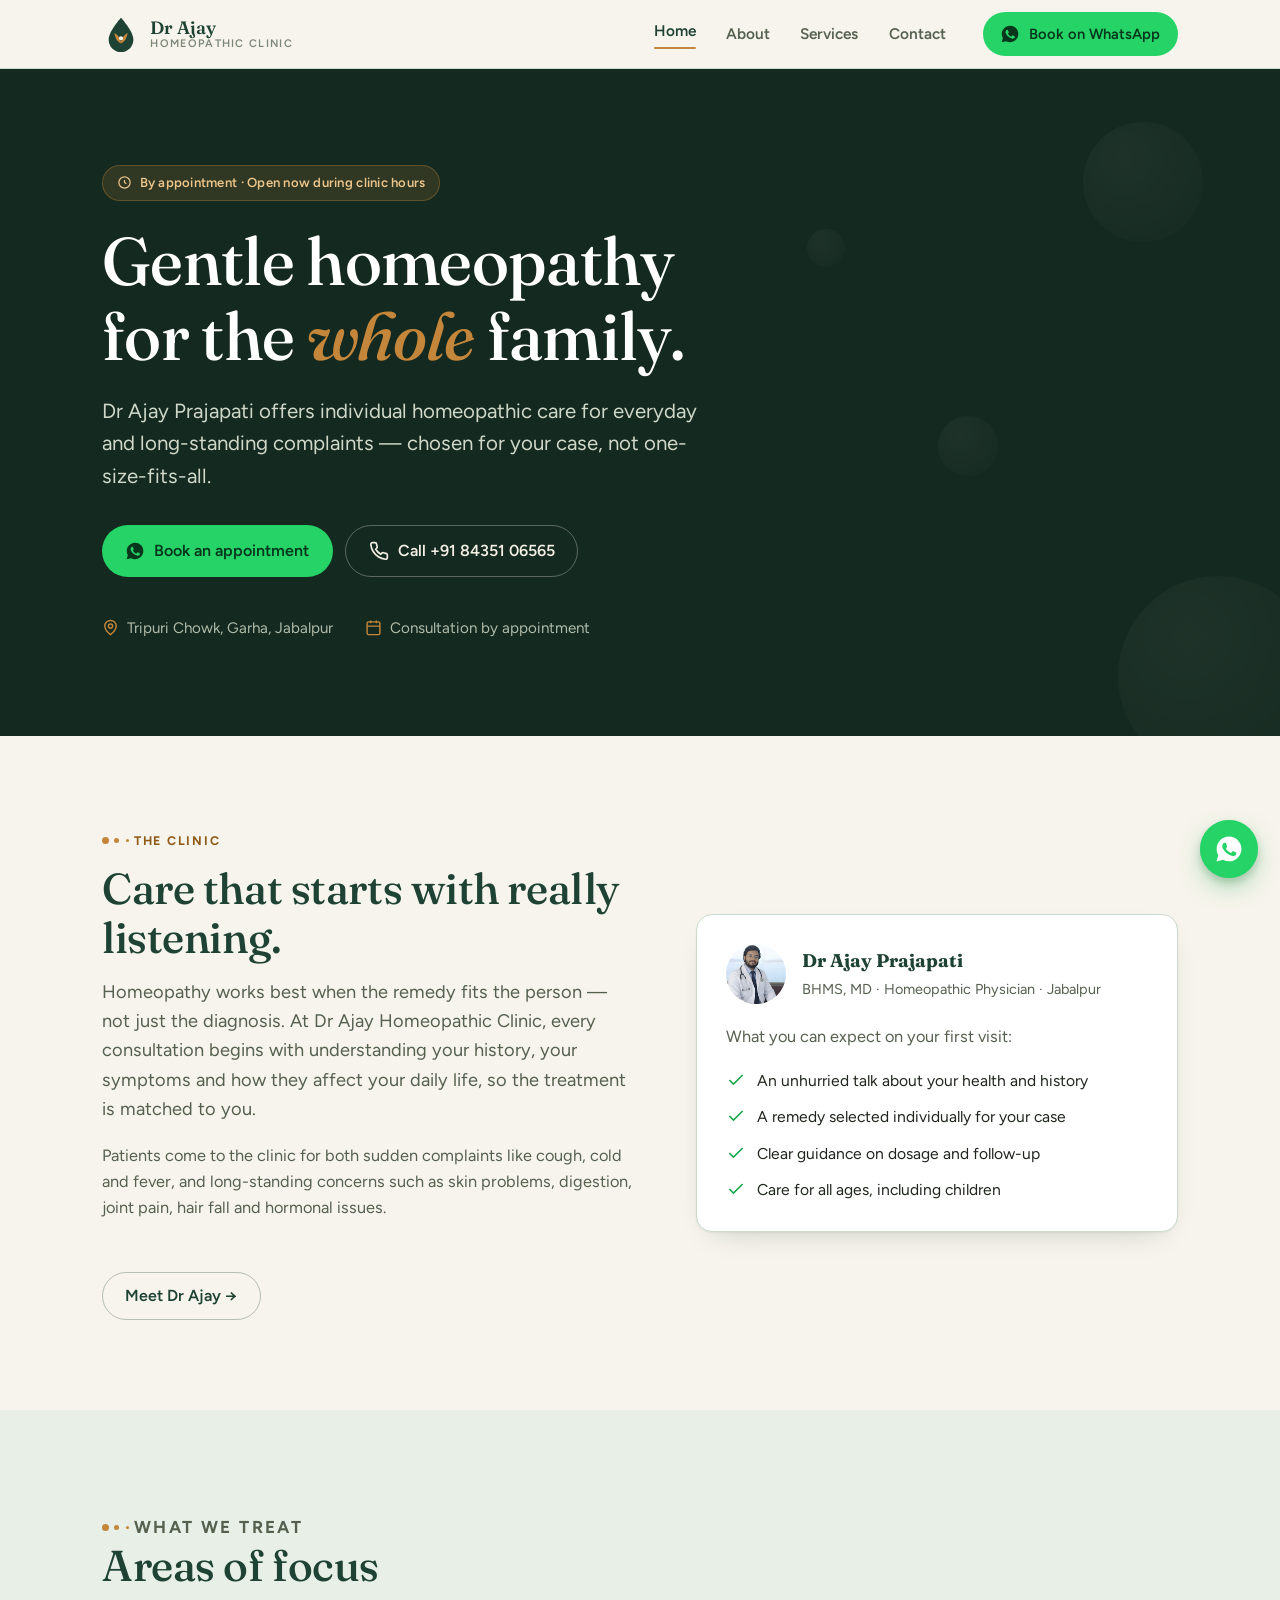
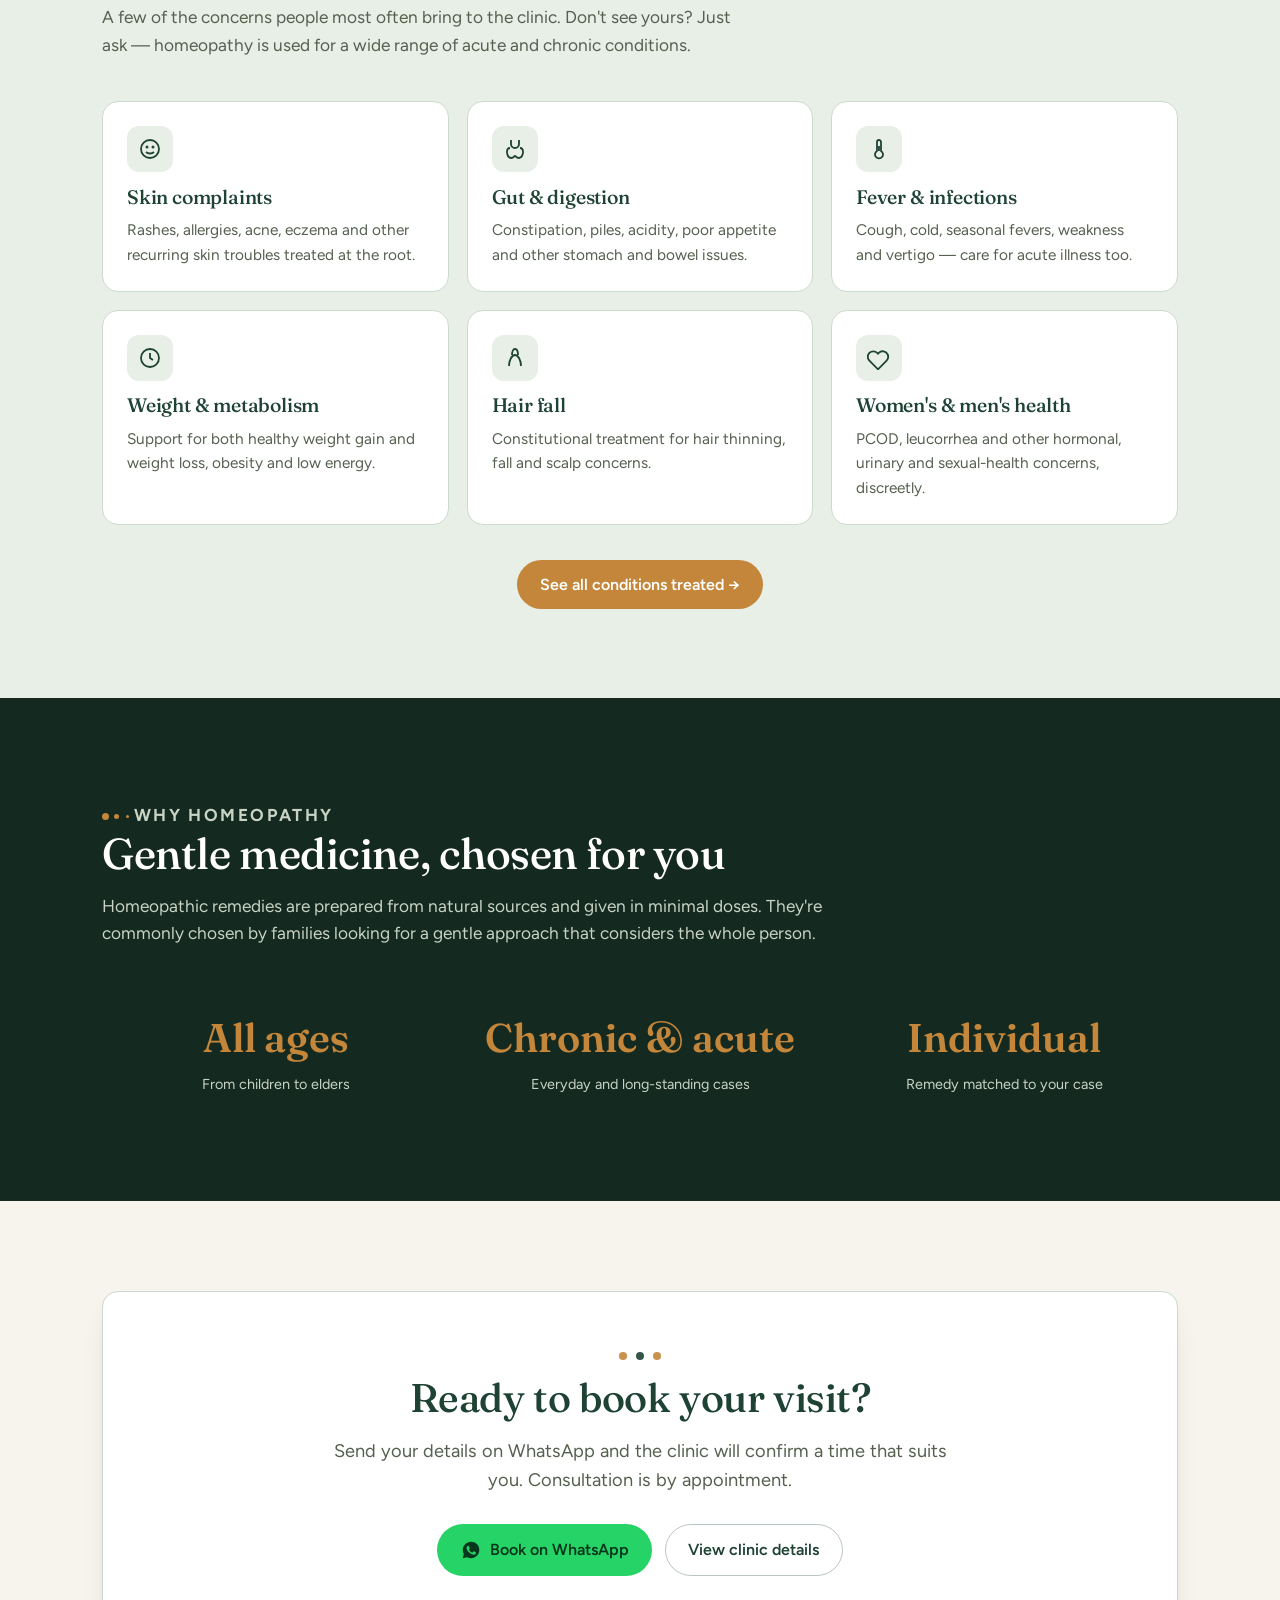
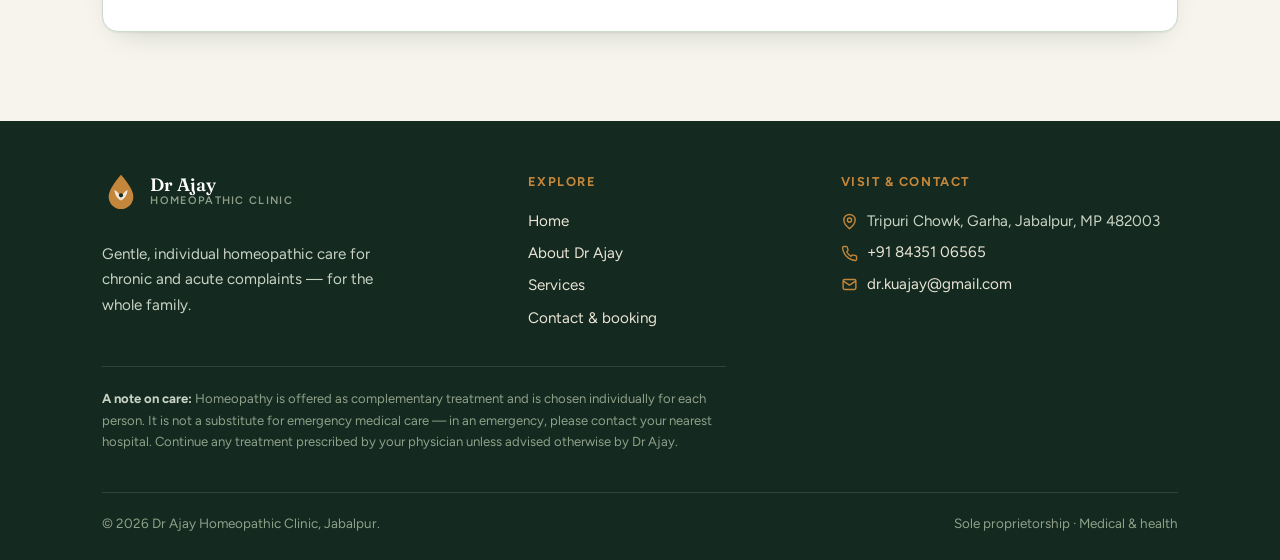
==== commit 82a3a173: "Add doctor's photo and qualifications; fix mojibake text encoding" ====
--- a/index.html
+++ b/index.html
@@ -3,39 +3,39 @@
 <head>
 <meta charset="UTF-8" />
 <meta name="viewport" content="width=device-width, initial-scale=1.0" />
-<title>Dr Ajay Homeopathic Clinic â€” Gentle homeopathy in Jabalpur</title>
+<title>Dr Ajay Homeopathic Clinic — Gentle homeopathy in Jabalpur</title>
 <meta name="description" content="Dr Ajay Prajapati offers gentle homeopathic care for chronic and acute conditions at Tripuri Chowk, Garha, Jabalpur. Book an appointment on WhatsApp." />
 <link rel="preconnect" href="https://fonts.googleapis.com">
 <link rel="preconnect" href="https://fonts.gstatic.com" crossorigin>
 <link href="https://fonts.googleapis.com/css2?family=Fraunces:opsz,wght@9..144,400;9..144,500;9..144,600&family=Figtree:wght@400;500;600;700&display=swap" rel="stylesheet">
 <link rel="stylesheet" href="styles.css" />
-<link rel="canonical" href="https://https://webvortexx.github.io/dr-ajay-clinic/" />
+<link rel="canonical" href="https://webvortexx.github.io/dr-ajay-clinic/" />
 <meta name="theme-color" content="#1E4233" />
 <link rel="icon" href="favicon.svg" type="image/svg+xml" />
 <link rel="apple-touch-icon" href="apple-touch-icon.png" />
 <meta property="og:type" content="website" />
 <meta property="og:site_name" content="Dr Ajay Homeopathic Clinic" />
-<meta property="og:title" content="Dr Ajay Homeopathic Clinic â€” Gentle homeopathy in Jabalpur" />
+<meta property="og:title" content="Dr Ajay Homeopathic Clinic — Gentle homeopathy in Jabalpur" />
 <meta property="og:description" content="Dr Ajay Prajapati offers gentle, individual homeopathic care for chronic and acute complaints at Tripuri Chowk, Garha, Jabalpur. Book on WhatsApp." />
-<meta property="og:url" content="https://https://webvortexx.github.io/dr-ajay-clinic/" />
-<meta property="og:image" content="https://https://webvortexx.github.io/dr-ajay-clinic/og-image.png" />
+<meta property="og:url" content="https://webvortexx.github.io/dr-ajay-clinic/" />
+<meta property="og:image" content="https://webvortexx.github.io/dr-ajay-clinic/og-image.png" />
 <meta property="og:image:width" content="1200" />
 <meta property="og:image:height" content="630" />
 <meta property="og:locale" content="en_IN" />
 <meta name="twitter:card" content="summary_large_image" />
-<meta name="twitter:title" content="Dr Ajay Homeopathic Clinic â€” Gentle homeopathy in Jabalpur" />
+<meta name="twitter:title" content="Dr Ajay Homeopathic Clinic — Gentle homeopathy in Jabalpur" />
 <meta name="twitter:description" content="Dr Ajay Prajapati offers gentle, individual homeopathic care for chronic and acute complaints at Tripuri Chowk, Garha, Jabalpur. Book on WhatsApp." />
-<meta name="twitter:image" content="https://https://webvortexx.github.io/dr-ajay-clinic/og-image.png" />
+<meta name="twitter:image" content="https://webvortexx.github.io/dr-ajay-clinic/og-image.png" />
 <script type="application/ld+json">
 {
   "@context": "https://schema.org",
   "@type": "MedicalClinic",
   "name": "Dr Ajay Homeopathic Clinic",
   "description": "Gentle, individual homeopathic care for chronic and acute complaints \u2014 for the whole family.",
-  "url": "https://https://webvortexx.github.io/dr-ajay-clinic/",
+  "url": "https://webvortexx.github.io/dr-ajay-clinic/",
   "telephone": "+91-84351-06565",
   "email": "dr.kuajay@gmail.com",
-  "image": "https://https://webvortexx.github.io/dr-ajay-clinic/og-image.png",
+  "image": "https://webvortexx.github.io/dr-ajay-clinic/og-image.png",
   "priceRange": "\u20b9\u20b9",
   "medicalSpecialty": "Homeopathic",
   "availableService": [
@@ -55,7 +55,7 @@
     "addressCountry": "IN"
   },
   "areaServed": "Jabalpur",
-  "founder": {"@type":"Person","name":"Dr Ajay Prajapati","jobTitle":"Homeopathic Physician"}
+  "founder": {"@type":"Person","name":"Dr Ajay Prajapati","jobTitle":"Homeopathic Physician (BHMS, MD)"}
 }
 </script>
 <style>
@@ -92,7 +92,9 @@
 .doc__badge {
   width:60px; height:60px; border-radius:50%; background: var(--sage); color:var(--pine);
   display:grid; place-items:center; font-family:var(--display); font-weight:600; font-size:1.5rem; flex:0 0 auto;
-}
+  overflow:hidden;
+}
+.doc__badge img{ width:100%; height:100%; object-fit:cover; }
 .doc__meta b{ display:block; font-size:1.15rem; color:var(--pine); font-family:var(--display); }
 .doc__meta span{ font-size:.9rem; color: var(--ink-soft); }
 .checklist{ list-style:none; margin:1.2rem 0 0; padding:0; display:flex; flex-direction:column; gap:.7rem; }
@@ -107,7 +109,7 @@
 <!-- ============ HEADER ============ -->
 <header class="site-head">
   <div class="wrap">
-    <a class="brand" href="index.html" aria-label="Dr Ajay Homeopathic Clinic â€” home">
+    <a class="brand" href="index.html" aria-label="Dr Ajay Homeopathic Clinic — home">
       <svg class="brand__mark" viewBox="0 0 40 40" fill="none" aria-hidden="true">
         <path d="M20 3C20 3 7 17 7 26a13 13 0 0 0 26 0C33 17 20 3 20 3Z" fill="#1E4233"/>
         <path d="M20 30c0-5 3-9 7-11-1 6-3 9-7 11Zm0 0c0-5-3-9-7-11 1 6 3 9 7 11Z" fill="#C4863A"/>
@@ -147,10 +149,10 @@
   <div class="wrap">
     <span class="hero__chip">
       <svg viewBox="0 0 24 24" fill="none" stroke="currentColor" stroke-width="2"><path d="M12 8v4l3 2"/><circle cx="12" cy="12" r="9"/></svg>
-      By appointment Â· Open now during clinic hours
+      By appointment · Open now during clinic hours
     </span>
     <h1>Gentle homeopathy for the <em>whole</em> family.</h1>
-    <p class="hero__lead">Dr Ajay Prajapati offers individual homeopathic care for everyday and long-standing complaints â€” chosen for your case, not one-size-fits-all.</p>
+    <p class="hero__lead">Dr Ajay Prajapati offers individual homeopathic care for everyday and long-standing complaints — chosen for your case, not one-size-fits-all.</p>
     <div class="cta-row">
       <a class="btn btn--wa" href="contact.html">
         <svg viewBox="0 0 24 24" fill="currentColor" aria-hidden="true"><path d="M12.04 2C6.58 2 2.13 6.45 2.13 11.91c0 1.75.46 3.45 1.32 4.95L2 22l5.25-1.38a9.9 9.9 0 0 0 4.79 1.22h.01c5.46 0 9.91-4.45 9.91-9.91 0-2.65-1.03-5.14-2.9-7.01A9.82 9.82 0 0 0 12.04 2Zm5.8 14.13c-.25.7-1.44 1.33-1.98 1.38-.53.05-.53.44-3.34-.7-2.8-1.14-4.6-4-4.74-4.19-.14-.19-1.15-1.53-1.15-2.92 0-1.39.73-2.07.99-2.35a1.04 1.04 0 0 1 .75-.35c.19 0 .37 0 .53.01.17.01.4-.06.62.48.25.6.85 2.08.92 2.23.07.14.12.31.02.5-.09.19-.14.31-.28.48-.14.16-.29.37-.42.49-.14.14-.28.29-.12.56.16.28.71 1.17 1.53 1.9 1.05.93 1.94 1.22 2.22 1.36.28.14.44.12.6-.07.16-.19.69-.8.87-1.08.18-.28.37-.23.62-.14.25.09 1.6.76 1.87.9.28.14.46.21.53.32.07.12.07.65-.18 1.35Z"/></svg>
@@ -174,16 +176,16 @@
     <div class="reveal">
       <p class="eyebrow">The clinic</p>
       <h2 style="font-size:clamp(1.9rem,4.2vw,2.7rem)">Care that starts with really listening.</h2>
-      <p class="lead" style="margin-top:1rem">Homeopathy works best when the remedy fits the person â€” not just the diagnosis. At Dr Ajay Homeopathic Clinic, every consultation begins with understanding your history, your symptoms and how they affect your daily life, so the treatment is matched to you.</p>
+      <p class="lead" style="margin-top:1rem">Homeopathy works best when the remedy fits the person — not just the diagnosis. At Dr Ajay Homeopathic Clinic, every consultation begins with understanding your history, your symptoms and how they affect your daily life, so the treatment is matched to you.</p>
       <p style="color:var(--ink-soft)">Patients come to the clinic for both sudden complaints like cough, cold and fever, and long-standing concerns such as skin problems, digestion, joint pain, hair fall and hormonal issues.</p>
-      <a class="btn btn--ghost mt-lg" href="about.html">Meet Dr Ajay â†’</a>
+      <a class="btn btn--ghost mt-lg" href="about.html">Meet Dr Ajay →</a>
     </div>
     <div class="intro-card reveal">
       <div class="doc">
-        <div class="doc__badge">A</div>
+        <div class="doc__badge"><img src="dr-ajay-photo.png" alt="Dr Ajay Prajapati" width="60" height="60" loading="lazy" /></div>
         <div class="doc__meta">
           <b>Dr Ajay Prajapati</b>
-          <span>Homeopathic Physician Â· Jabalpur</span>
+          <span>BHMS, MD · Homeopathic Physician · Jabalpur</span>
         </div>
       </div>
       <p style="margin:0;color:var(--ink-soft)">What you can expect on your first visit:</p>
@@ -203,7 +205,7 @@
     <div class="section-head reveal">
       <p class="eyebrow">What we treat</p>
       <h2>Areas of focus</h2>
-      <p>A few of the concerns people most often bring to the clinic. Don't see yours? Just ask â€” homeopathy is used for a wide range of acute and chronic conditions.</p>
+      <p>A few of the concerns people most often bring to the clinic. Don't see yours? Just ask — homeopathy is used for a wide range of acute and chronic conditions.</p>
     </div>
     <div class="grid grid--3">
       <article class="focus reveal">
@@ -219,7 +221,7 @@
       <article class="focus reveal">
         <div class="focus__ico"><svg viewBox="0 0 24 24" fill="none" stroke="currentColor" stroke-width="1.8"><path d="M12 3a2 2 0 0 0-2 2v9a4 4 0 1 0 4 0V5a2 2 0 0 0-2-2Z"/><path d="M12 9v5"/></svg></div>
         <h3>Fever &amp; infections</h3>
-        <p>Cough, cold, seasonal fevers, weakness and vertigo â€” care for acute illness too.</p>
+        <p>Cough, cold, seasonal fevers, weakness and vertigo — care for acute illness too.</p>
       </article>
       <article class="focus reveal">
         <div class="focus__ico"><svg viewBox="0 0 24 24" fill="none" stroke="currentColor" stroke-width="1.8"><circle cx="12" cy="12" r="9"/><path d="M12 7v5l3 2"/></svg></div>
@@ -238,7 +240,7 @@
       </article>
     </div>
     <div class="center mt-lg reveal">
-      <a class="btn btn--amber" href="services.html">See all conditions treated â†’</a>
+      <a class="btn btn--amber" href="services.html">See all conditions treated →</a>
     </div>
   </div>
 </section>
@@ -290,7 +292,7 @@
           </svg>
           <span class="brand__text"><span class="brand__name">Dr Ajay</span><span class="brand__sub" style="color:#8FA089">Homeopathic Clinic</span></span>
         </a>
-        <p>Gentle, individual homeopathic care for chronic and acute complaints â€” for the whole family.</p>
+        <p>Gentle, individual homeopathic care for chronic and acute complaints — for the whole family.</p>
       </div>
       <div>
         <h4>Explore</h4>
@@ -308,10 +310,10 @@
         <p class="contact-line"><svg viewBox="0 0 24 24" fill="none" stroke="currentColor" stroke-width="2"><rect x="3" y="5" width="18" height="14" rx="2"/><path d="m3 7 9 6 9-6"/></svg> <a href="mailto:dr.kuajay@gmail.com">dr.kuajay@gmail.com</a></p>
       </div>
     </div>
-    <p class="disclaimer"><b>A note on care:</b> Homeopathy is offered as complementary treatment and is chosen individually for each person. It is not a substitute for emergency medical care â€” in an emergency, please contact your nearest hospital. Continue any treatment prescribed by your physician unless advised otherwise by Dr Ajay.</p>
+    <p class="disclaimer"><b>A note on care:</b> Homeopathy is offered as complementary treatment and is chosen individually for each person. It is not a substitute for emergency medical care — in an emergency, please contact your nearest hospital. Continue any treatment prescribed by your physician unless advised otherwise by Dr Ajay.</p>
     <div class="foot-bottom">
-      <span>Â© <span data-year>2025</span> Dr Ajay Homeopathic Clinic, Jabalpur.</span>
-      <span>Sole proprietorship Â· Medical &amp; health</span>
+      <span>© <span data-year>2025</span> Dr Ajay Homeopathic Clinic, Jabalpur.</span>
+      <span>Sole proprietorship · Medical &amp; health</span>
     </div>
   </div>
 </footer>
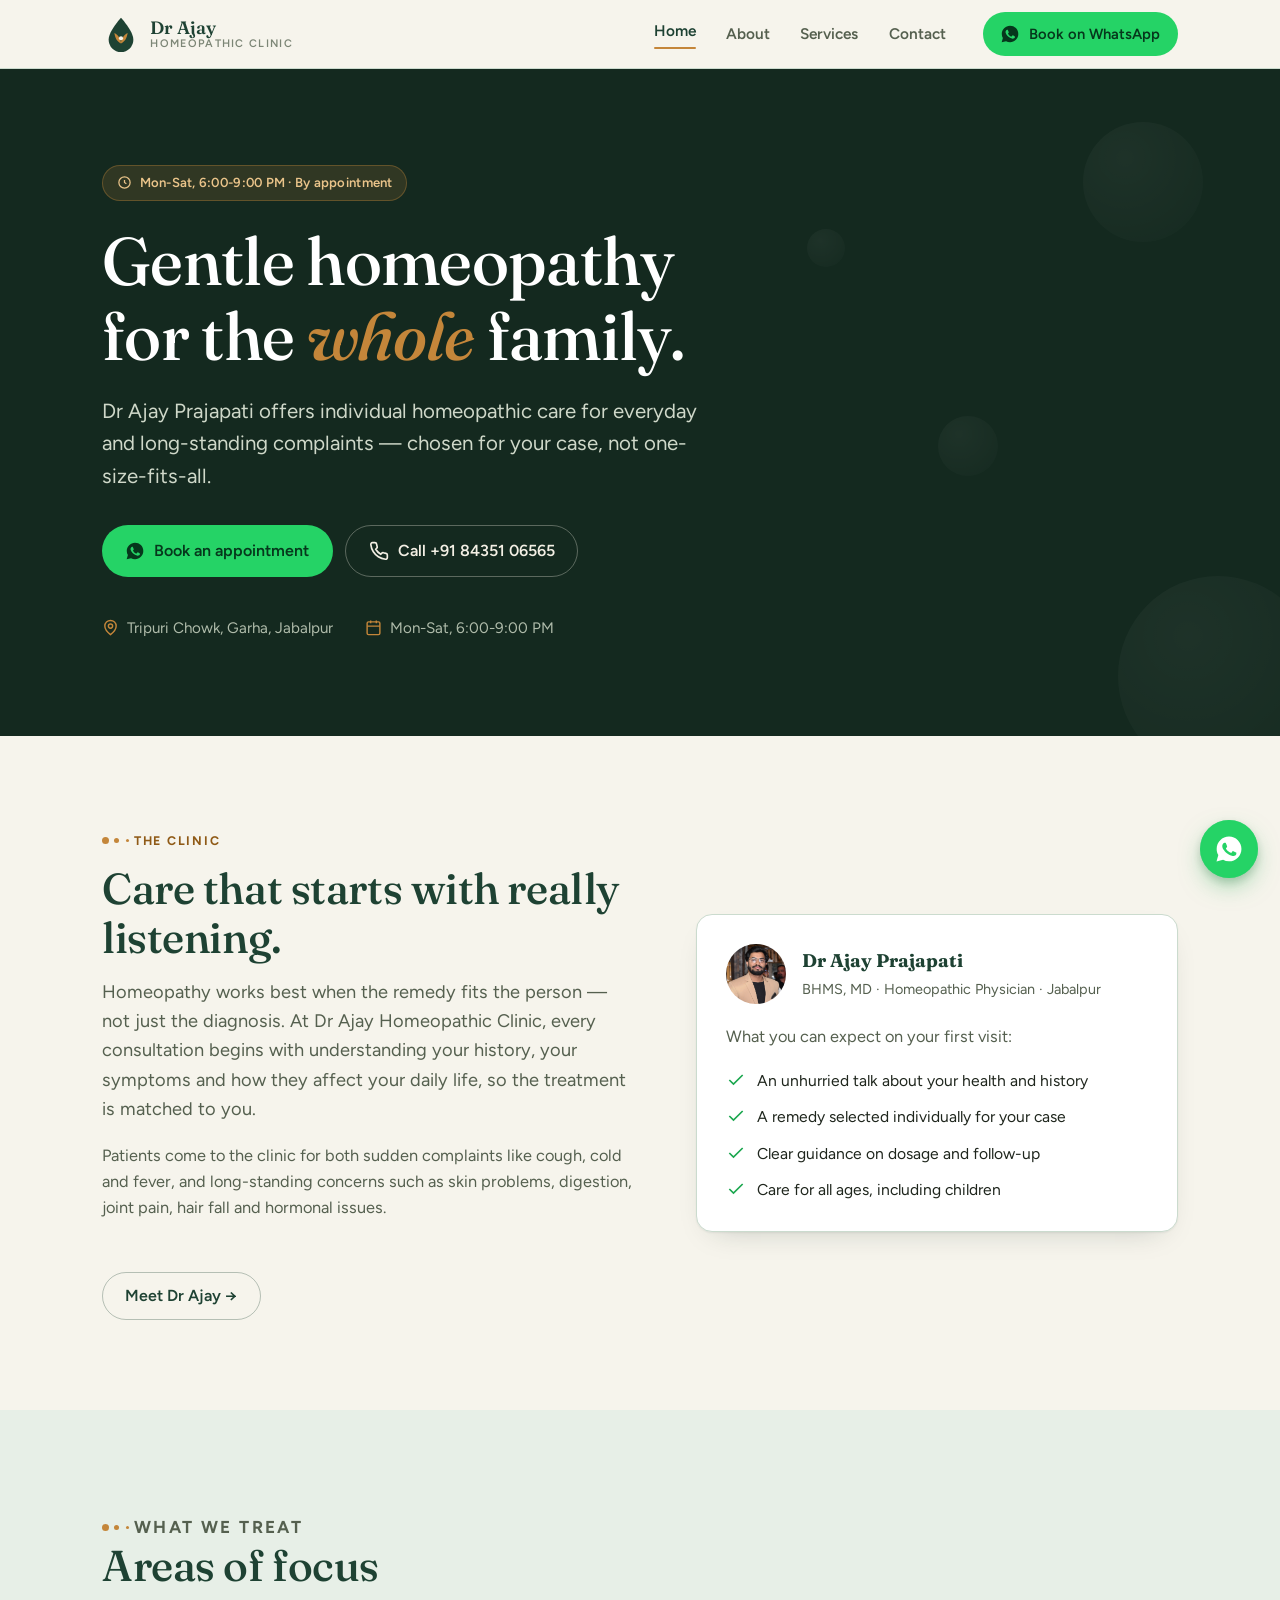
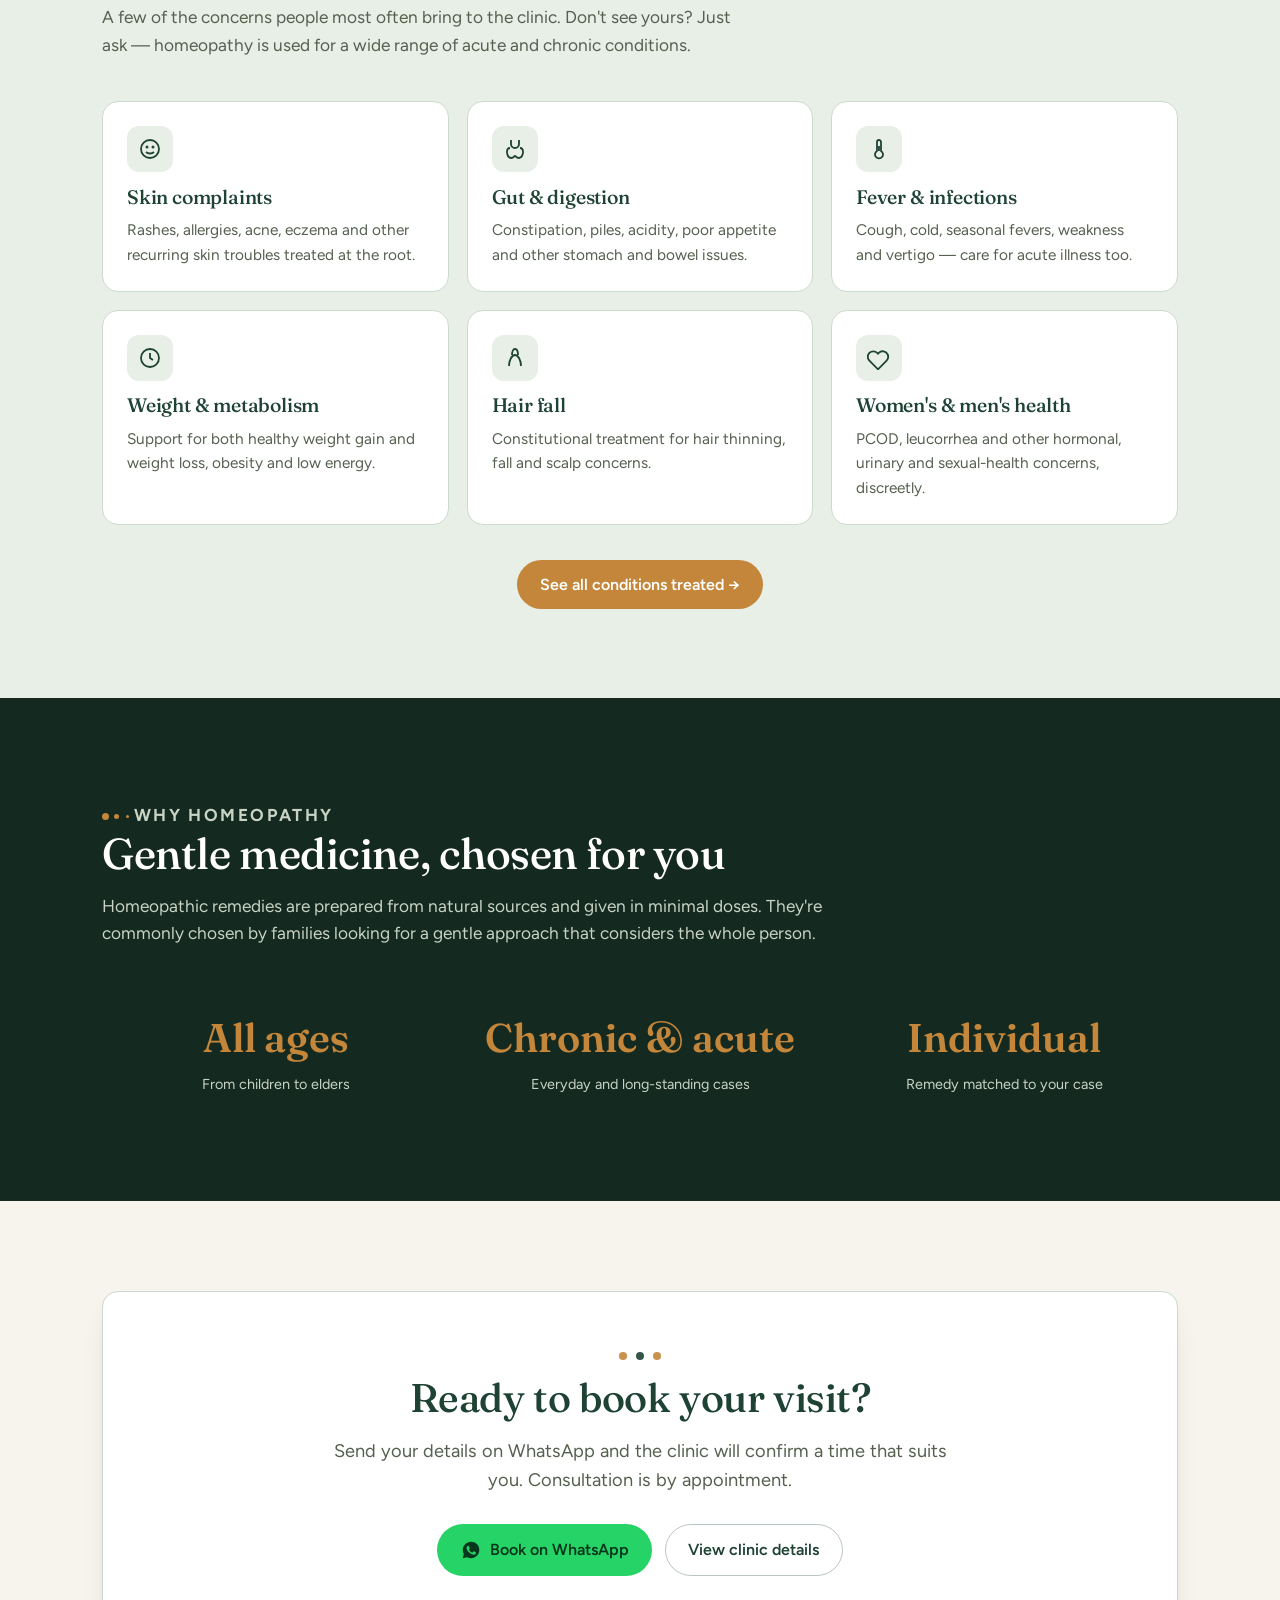
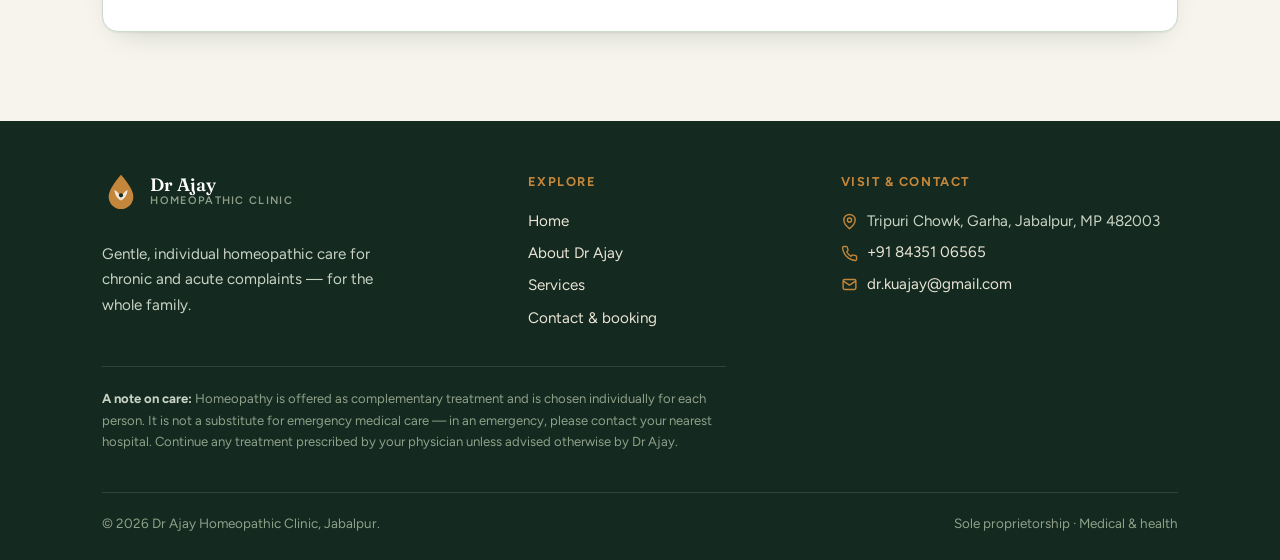
==== commit bf5605ae: "Add real doctor photo, registration number, exact qualifications and hours from Eka Care profile" ====
--- a/index.html
+++ b/index.html
@@ -55,6 +55,7 @@
     "addressCountry": "IN"
   },
   "areaServed": "Jabalpur",
+  "openingHoursSpecification": {"@type":"OpeningHoursSpecification","dayOfWeek":["Monday","Tuesday","Wednesday","Thursday","Friday","Saturday"],"opens":"18:00","closes":"21:00"},
   "founder": {"@type":"Person","name":"Dr Ajay Prajapati","jobTitle":"Homeopathic Physician (BHMS, MD)"}
 }
 </script>
@@ -149,7 +150,7 @@
   <div class="wrap">
     <span class="hero__chip">
       <svg viewBox="0 0 24 24" fill="none" stroke="currentColor" stroke-width="2"><path d="M12 8v4l3 2"/><circle cx="12" cy="12" r="9"/></svg>
-      By appointment · Open now during clinic hours
+      Mon-Sat, 6:00-9:00 PM · By appointment
     </span>
     <h1>Gentle homeopathy for the <em>whole</em> family.</h1>
     <p class="hero__lead">Dr Ajay Prajapati offers individual homeopathic care for everyday and long-standing complaints — chosen for your case, not one-size-fits-all.</p>
@@ -165,7 +166,7 @@
     </div>
     <div class="hero__meta">
       <div><svg viewBox="0 0 24 24" fill="none" stroke="currentColor" stroke-width="2"><path d="M20 10c0 6-8 12-8 12s-8-6-8-12a8 8 0 0 1 16 0Z"/><circle cx="12" cy="10" r="3"/></svg> Tripuri Chowk, Garha, Jabalpur</div>
-      <div><svg viewBox="0 0 24 24" fill="none" stroke="currentColor" stroke-width="2"><rect x="3" y="4" width="18" height="18" rx="2"/><path d="M16 2v4M8 2v4M3 10h18"/></svg> Consultation by appointment</div>
+      <div><svg viewBox="0 0 24 24" fill="none" stroke="currentColor" stroke-width="2"><rect x="3" y="4" width="18" height="18" rx="2"/><path d="M16 2v4M8 2v4M3 10h18"/></svg> Mon-Sat, 6:00-9:00 PM</div>
     </div>
   </div>
 </section>
@@ -182,7 +183,7 @@
     </div>
     <div class="intro-card reveal">
       <div class="doc">
-        <div class="doc__badge"><img src="dr-ajay-photo.png" alt="Dr Ajay Prajapati" width="60" height="60" loading="lazy" /></div>
+        <div class="doc__badge"><img src="dr-ajay-photo.jpg" alt="Dr Ajay Prajapati" width="60" height="60" loading="lazy" /></div>
         <div class="doc__meta">
           <b>Dr Ajay Prajapati</b>
           <span>BHMS, MD · Homeopathic Physician · Jabalpur</span>
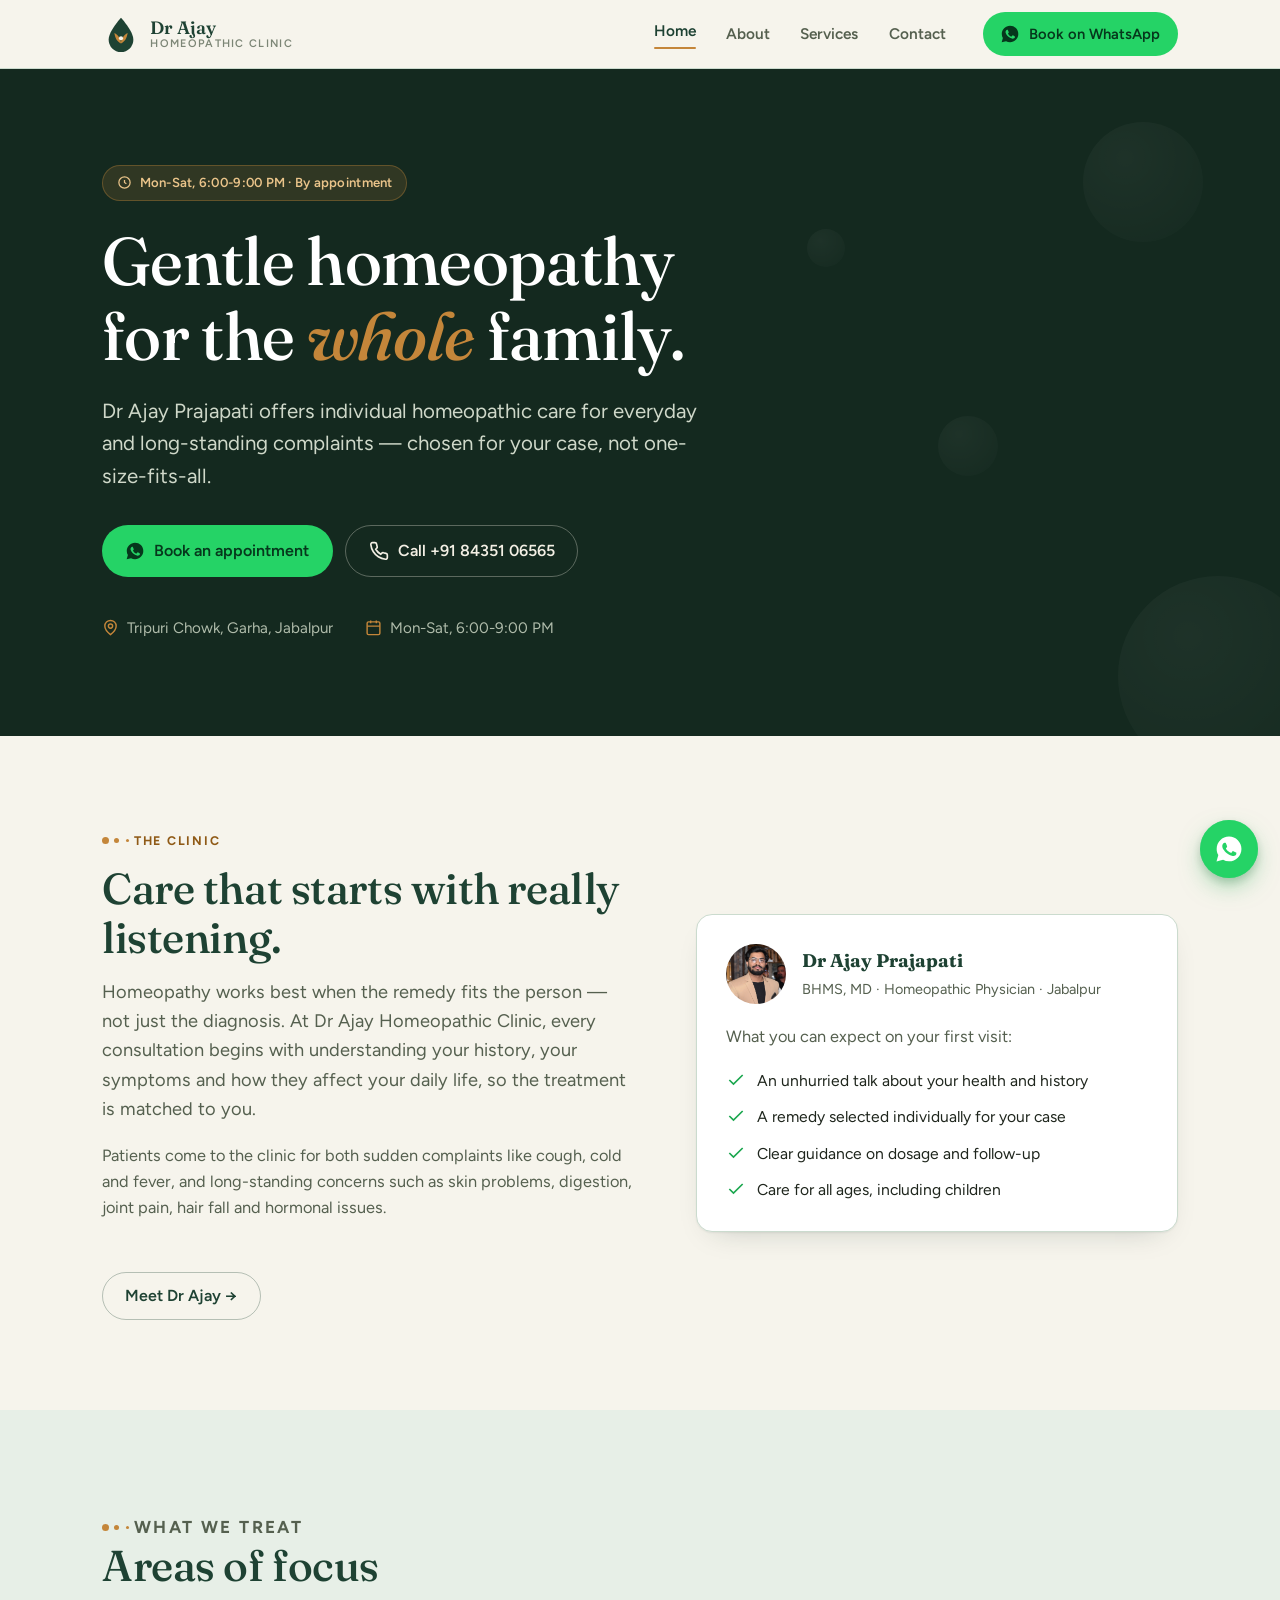
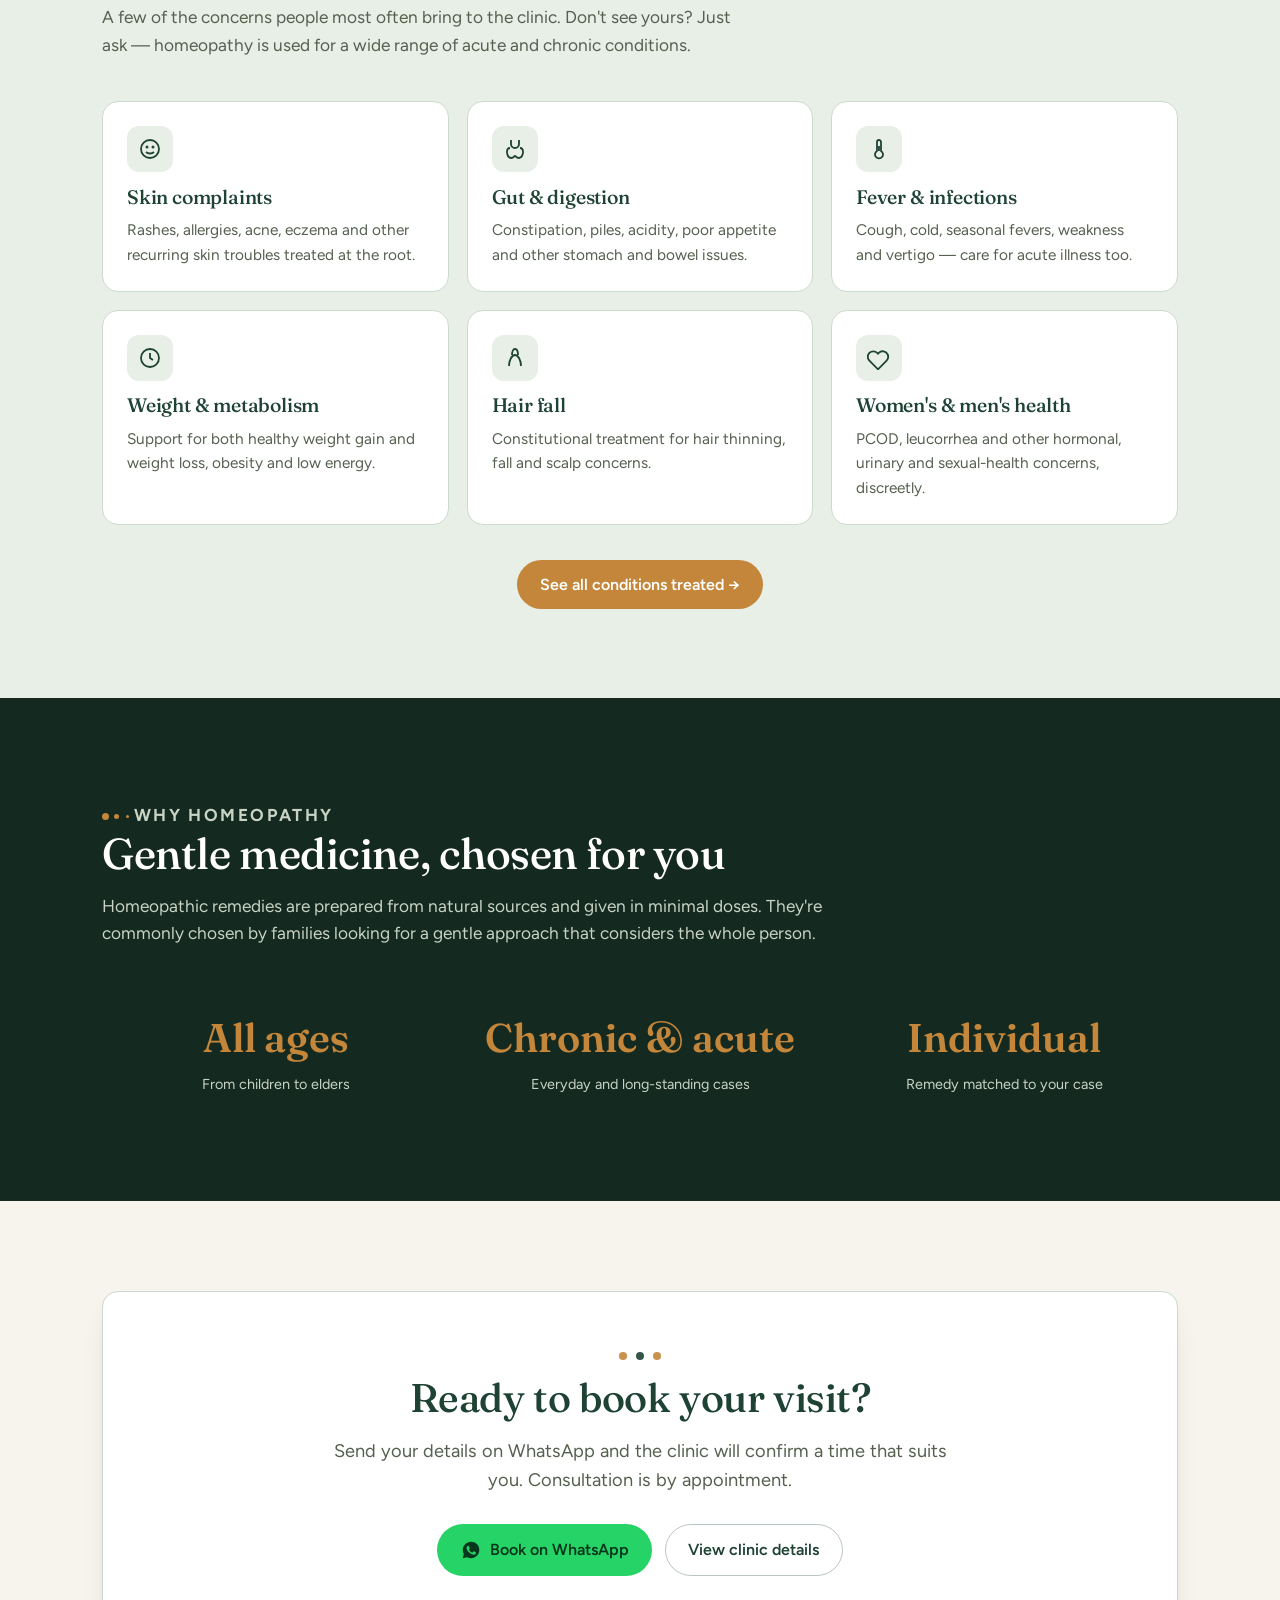
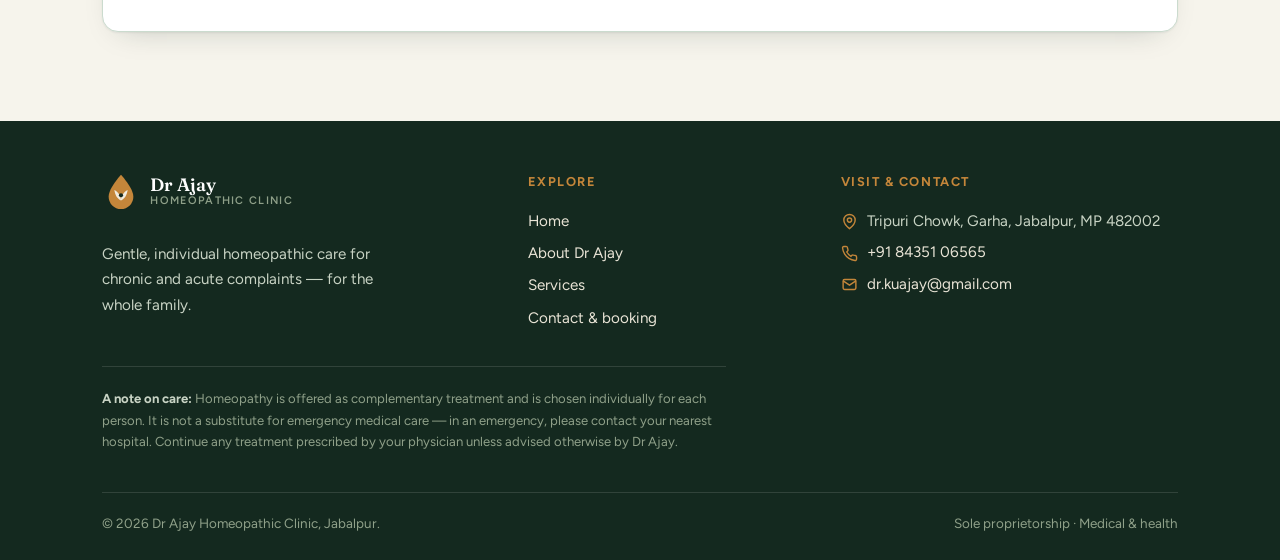
==== commit 36e37823: "Fix postal code (482002) and use full name+address for map embed" ====
--- a/index.html
+++ b/index.html
@@ -51,10 +51,13 @@
     "streetAddress": "Tripuri Chowk, Garha",
     "addressLocality": "Jabalpur",
     "addressRegion": "Madhya Pradesh",
-    "postalCode": "482003",
+    "postalCode": "482002",
     "addressCountry": "IN"
   },
   "areaServed": "Jabalpur",
+  "geo": {"@type":"GeoCoordinates","latitude":23.1565101,"longitude":79.8898925},
+  "hasMap": "https://www.google.com/maps/place/Dr+Ajay+Homeopathic+Clinic+-+Tripuri+Medicos+Jabalpur/@23.1565101,79.8898925,17z/data=!3m1!4b1!4m6!3m5!1s0x3981b1f628d982ab:0x77f20de1bff3af4f!8m2!3d23.1565101!4d79.8898925!16s%2Fg%2F11whhf89g5",
+  "sameAs": ["https://www.instagram.com/dr.ajayp"],
   "openingHoursSpecification": {"@type":"OpeningHoursSpecification","dayOfWeek":["Monday","Tuesday","Wednesday","Thursday","Friday","Saturday"],"opens":"18:00","closes":"21:00"},
   "founder": {"@type":"Person","name":"Dr Ajay Prajapati","jobTitle":"Homeopathic Physician (BHMS, MD)"}
 }
@@ -306,7 +309,7 @@
       </div>
       <div>
         <h4>Visit &amp; contact</h4>
-        <p class="contact-line"><svg viewBox="0 0 24 24" fill="none" stroke="currentColor" stroke-width="2"><path d="M20 10c0 6-8 12-8 12s-8-6-8-12a8 8 0 0 1 16 0Z"/><circle cx="12" cy="10" r="3"/></svg> Tripuri Chowk, Garha, Jabalpur, MP 482003</p>
+        <p class="contact-line"><svg viewBox="0 0 24 24" fill="none" stroke="currentColor" stroke-width="2"><path d="M20 10c0 6-8 12-8 12s-8-6-8-12a8 8 0 0 1 16 0Z"/><circle cx="12" cy="10" r="3"/></svg> Tripuri Chowk, Garha, Jabalpur, MP 482002</p>
         <p class="contact-line"><svg viewBox="0 0 24 24" fill="none" stroke="currentColor" stroke-width="2"><path d="M22 16.9v3a2 2 0 0 1-2.2 2 19.8 19.8 0 0 1-8.6-3 19.5 19.5 0 0 1-6-6 19.8 19.8 0 0 1-3-8.6A2 2 0 0 1 4.1 2h3a2 2 0 0 1 2 1.7c.1 1 .4 1.9.7 2.8a2 2 0 0 1-.5 2.1L8.1 9.9a16 16 0 0 0 6 6l1.3-1.3a2 2 0 0 1 2.1-.4c.9.3 1.8.6 2.8.7a2 2 0 0 1 1.7 2Z"/></svg> <a href="tel:+918435106565">+91 84351 06565</a></p>
         <p class="contact-line"><svg viewBox="0 0 24 24" fill="none" stroke="currentColor" stroke-width="2"><rect x="3" y="5" width="18" height="14" rx="2"/><path d="m3 7 9 6 9-6"/></svg> <a href="mailto:dr.kuajay@gmail.com">dr.kuajay@gmail.com</a></p>
       </div>
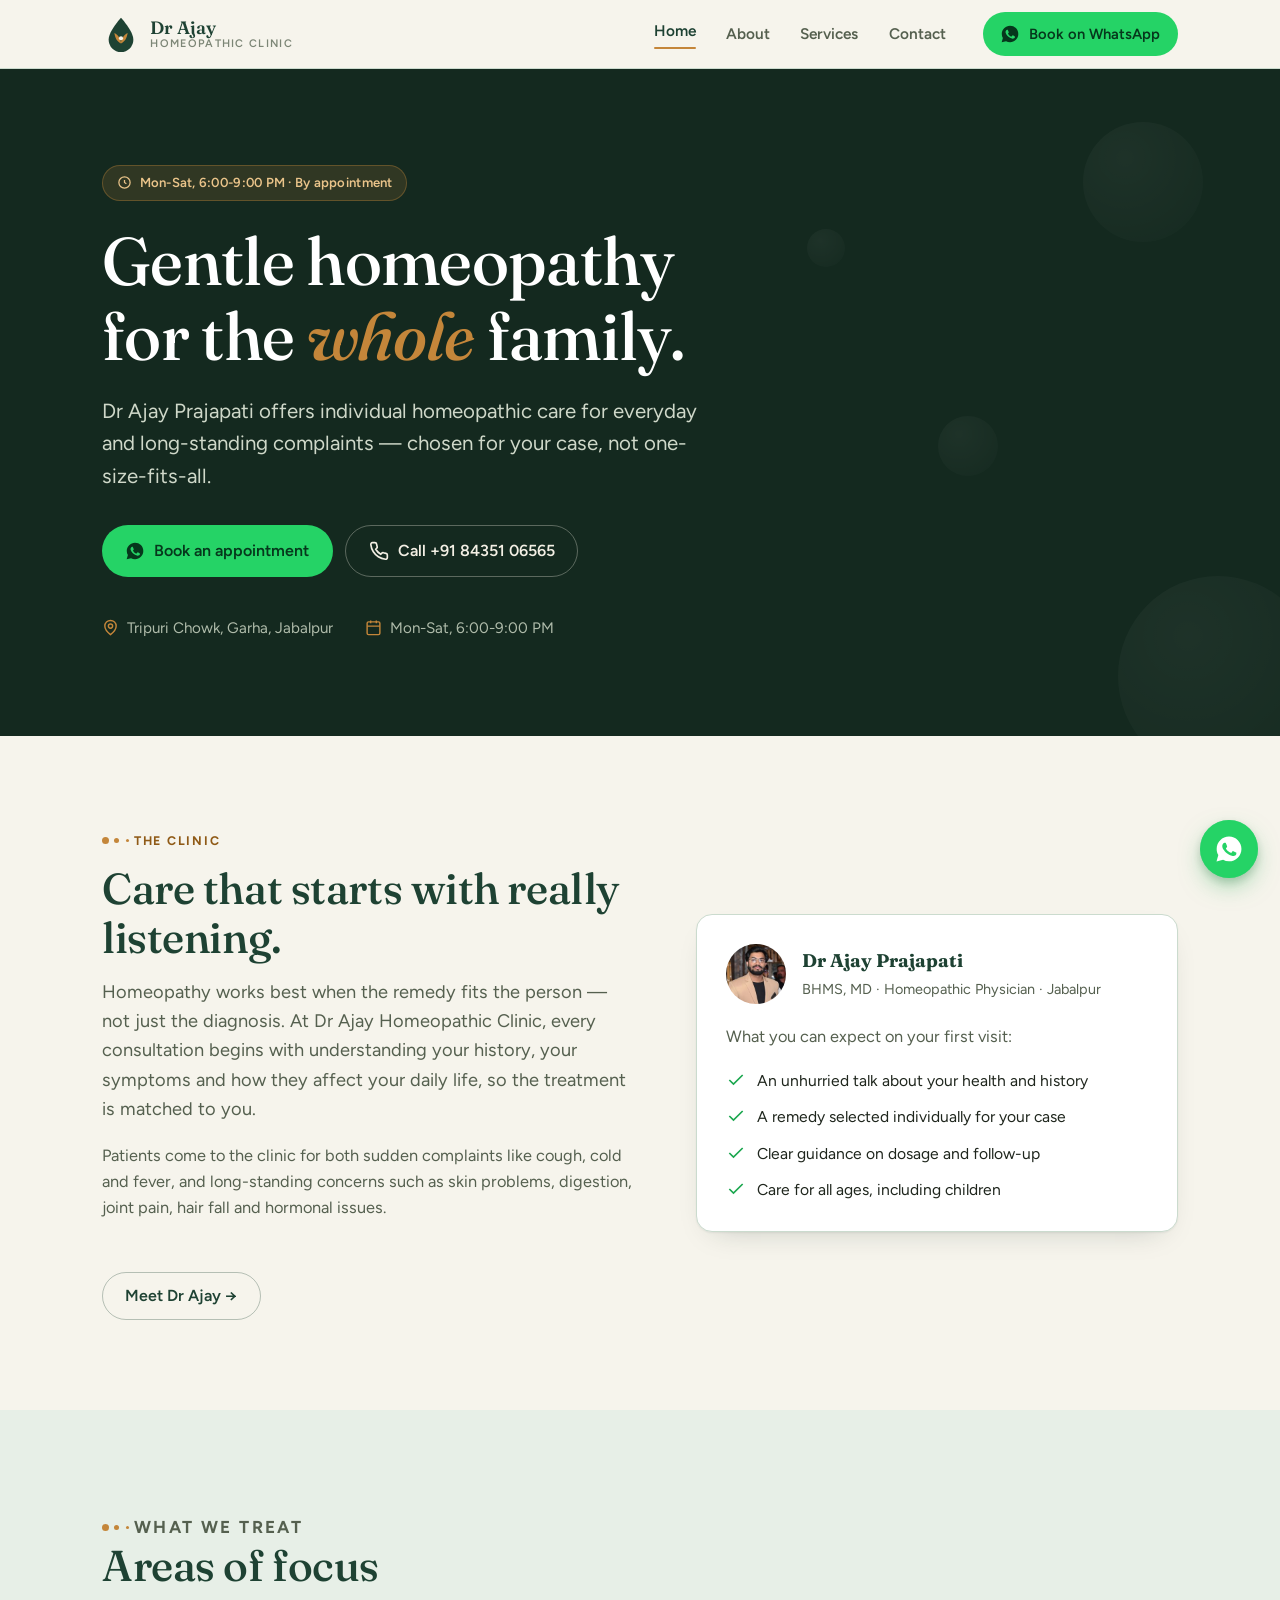
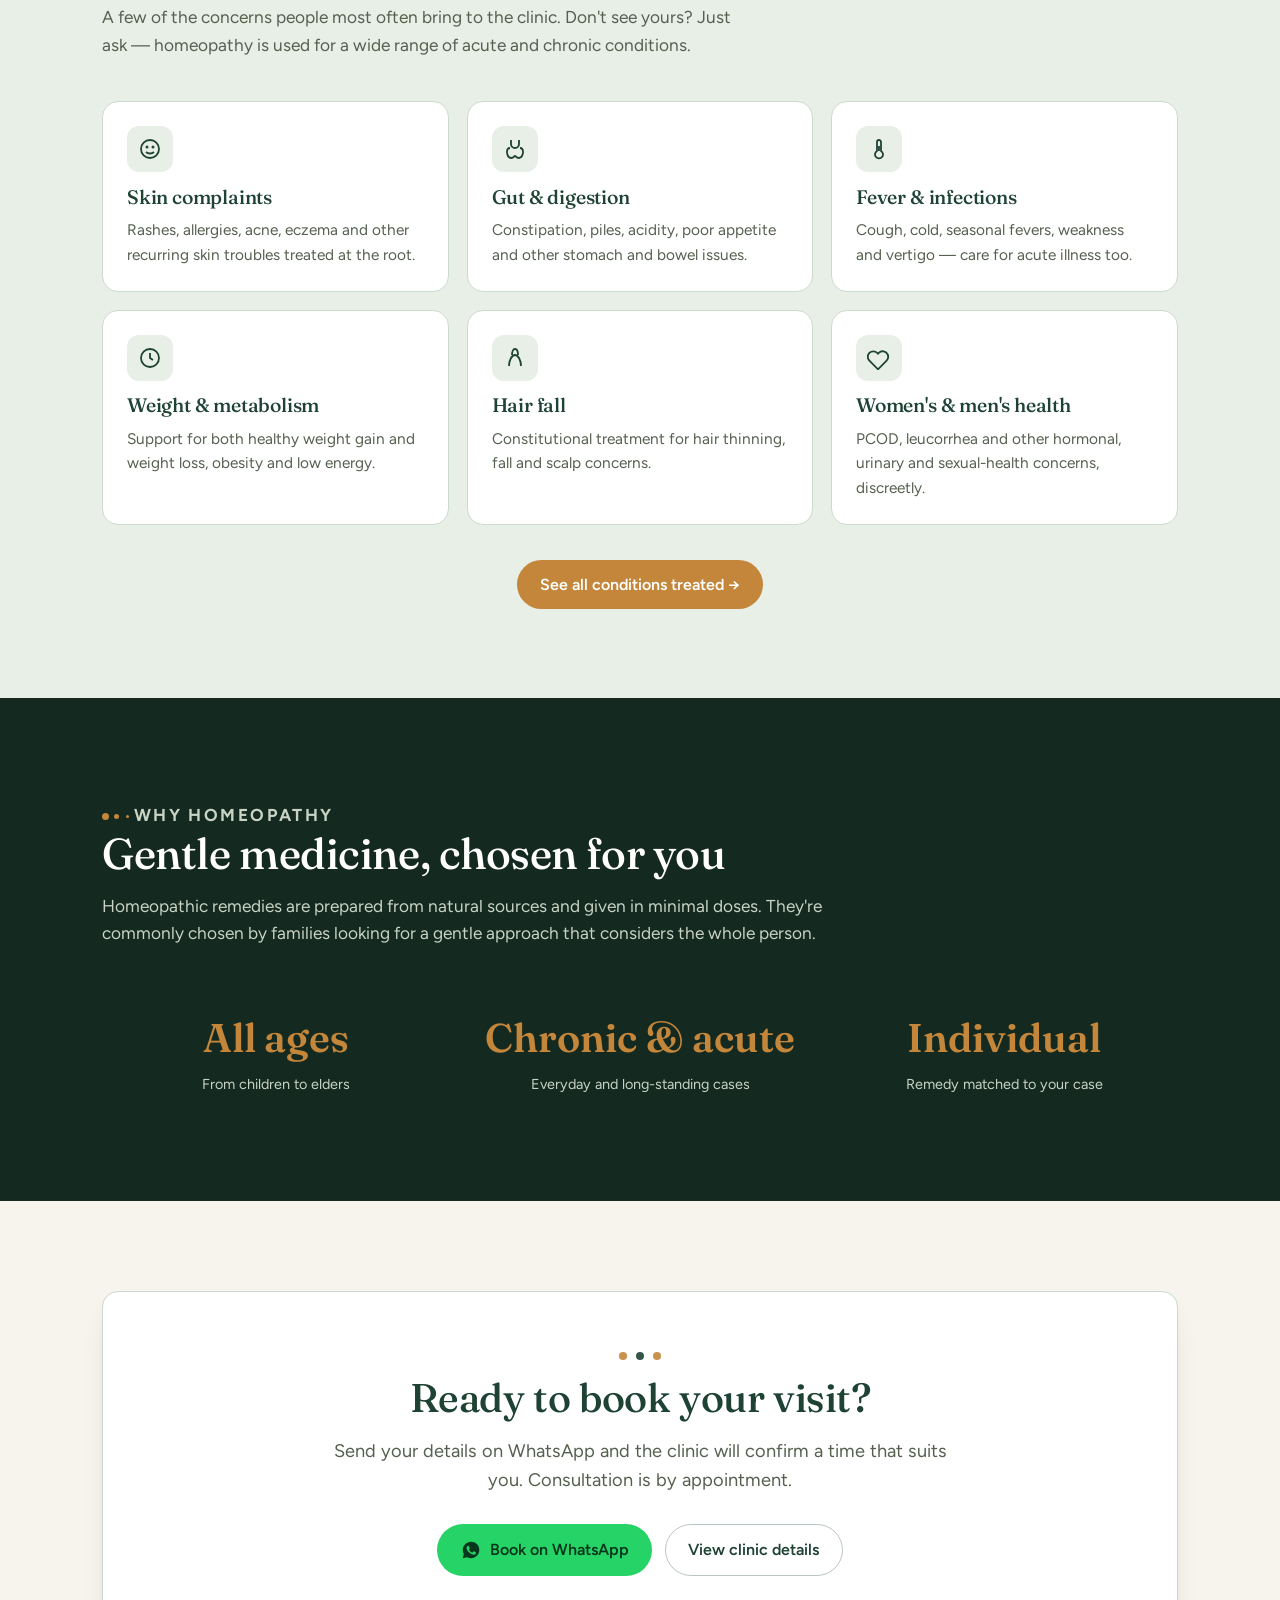
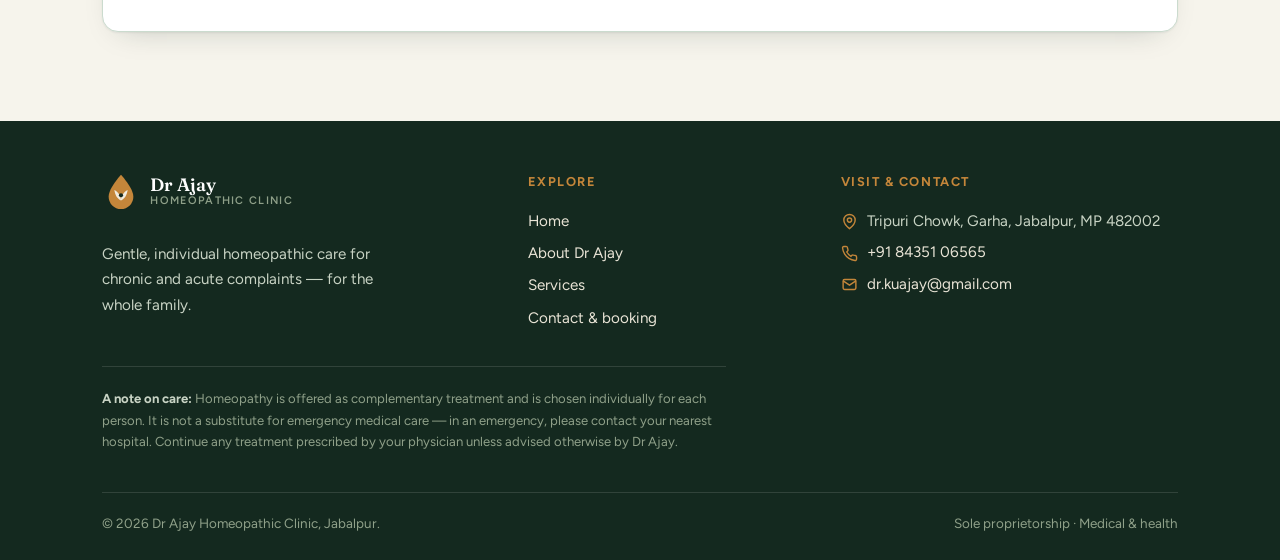
==== commit ec1290c5: "SEO: add sitemap/robots.txt, right-size doctor photo, compress share image" ====
--- a/index.html
+++ b/index.html
@@ -18,14 +18,14 @@
 <meta property="og:title" content="Dr Ajay Homeopathic Clinic — Gentle homeopathy in Jabalpur" />
 <meta property="og:description" content="Dr Ajay Prajapati offers gentle, individual homeopathic care for chronic and acute complaints at Tripuri Chowk, Garha, Jabalpur. Book on WhatsApp." />
 <meta property="og:url" content="https://webvortexx.github.io/dr-ajay-clinic/" />
-<meta property="og:image" content="https://webvortexx.github.io/dr-ajay-clinic/og-image.png" />
+<meta property="og:image" content="https://webvortexx.github.io/dr-ajay-clinic/og-image.jpg" />
 <meta property="og:image:width" content="1200" />
 <meta property="og:image:height" content="630" />
 <meta property="og:locale" content="en_IN" />
 <meta name="twitter:card" content="summary_large_image" />
 <meta name="twitter:title" content="Dr Ajay Homeopathic Clinic — Gentle homeopathy in Jabalpur" />
 <meta name="twitter:description" content="Dr Ajay Prajapati offers gentle, individual homeopathic care for chronic and acute complaints at Tripuri Chowk, Garha, Jabalpur. Book on WhatsApp." />
-<meta name="twitter:image" content="https://webvortexx.github.io/dr-ajay-clinic/og-image.png" />
+<meta name="twitter:image" content="https://webvortexx.github.io/dr-ajay-clinic/og-image.jpg" />
 <script type="application/ld+json">
 {
   "@context": "https://schema.org",
@@ -35,7 +35,7 @@
   "url": "https://webvortexx.github.io/dr-ajay-clinic/",
   "telephone": "+91-84351-06565",
   "email": "dr.kuajay@gmail.com",
-  "image": "https://webvortexx.github.io/dr-ajay-clinic/og-image.png",
+  "image": "https://webvortexx.github.io/dr-ajay-clinic/og-image.jpg",
   "priceRange": "\u20b9\u20b9",
   "medicalSpecialty": "Homeopathic",
   "availableService": [
@@ -186,7 +186,7 @@
     </div>
     <div class="intro-card reveal">
       <div class="doc">
-        <div class="doc__badge"><img src="dr-ajay-photo.jpg" alt="Dr Ajay Prajapati" width="60" height="60" loading="lazy" /></div>
+        <div class="doc__badge"><img src="dr-ajay-photo-thumb.jpg" alt="Dr Ajay Prajapati" width="60" height="60" loading="lazy" /></div>
         <div class="doc__meta">
           <b>Dr Ajay Prajapati</b>
           <span>BHMS, MD · Homeopathic Physician · Jabalpur</span>
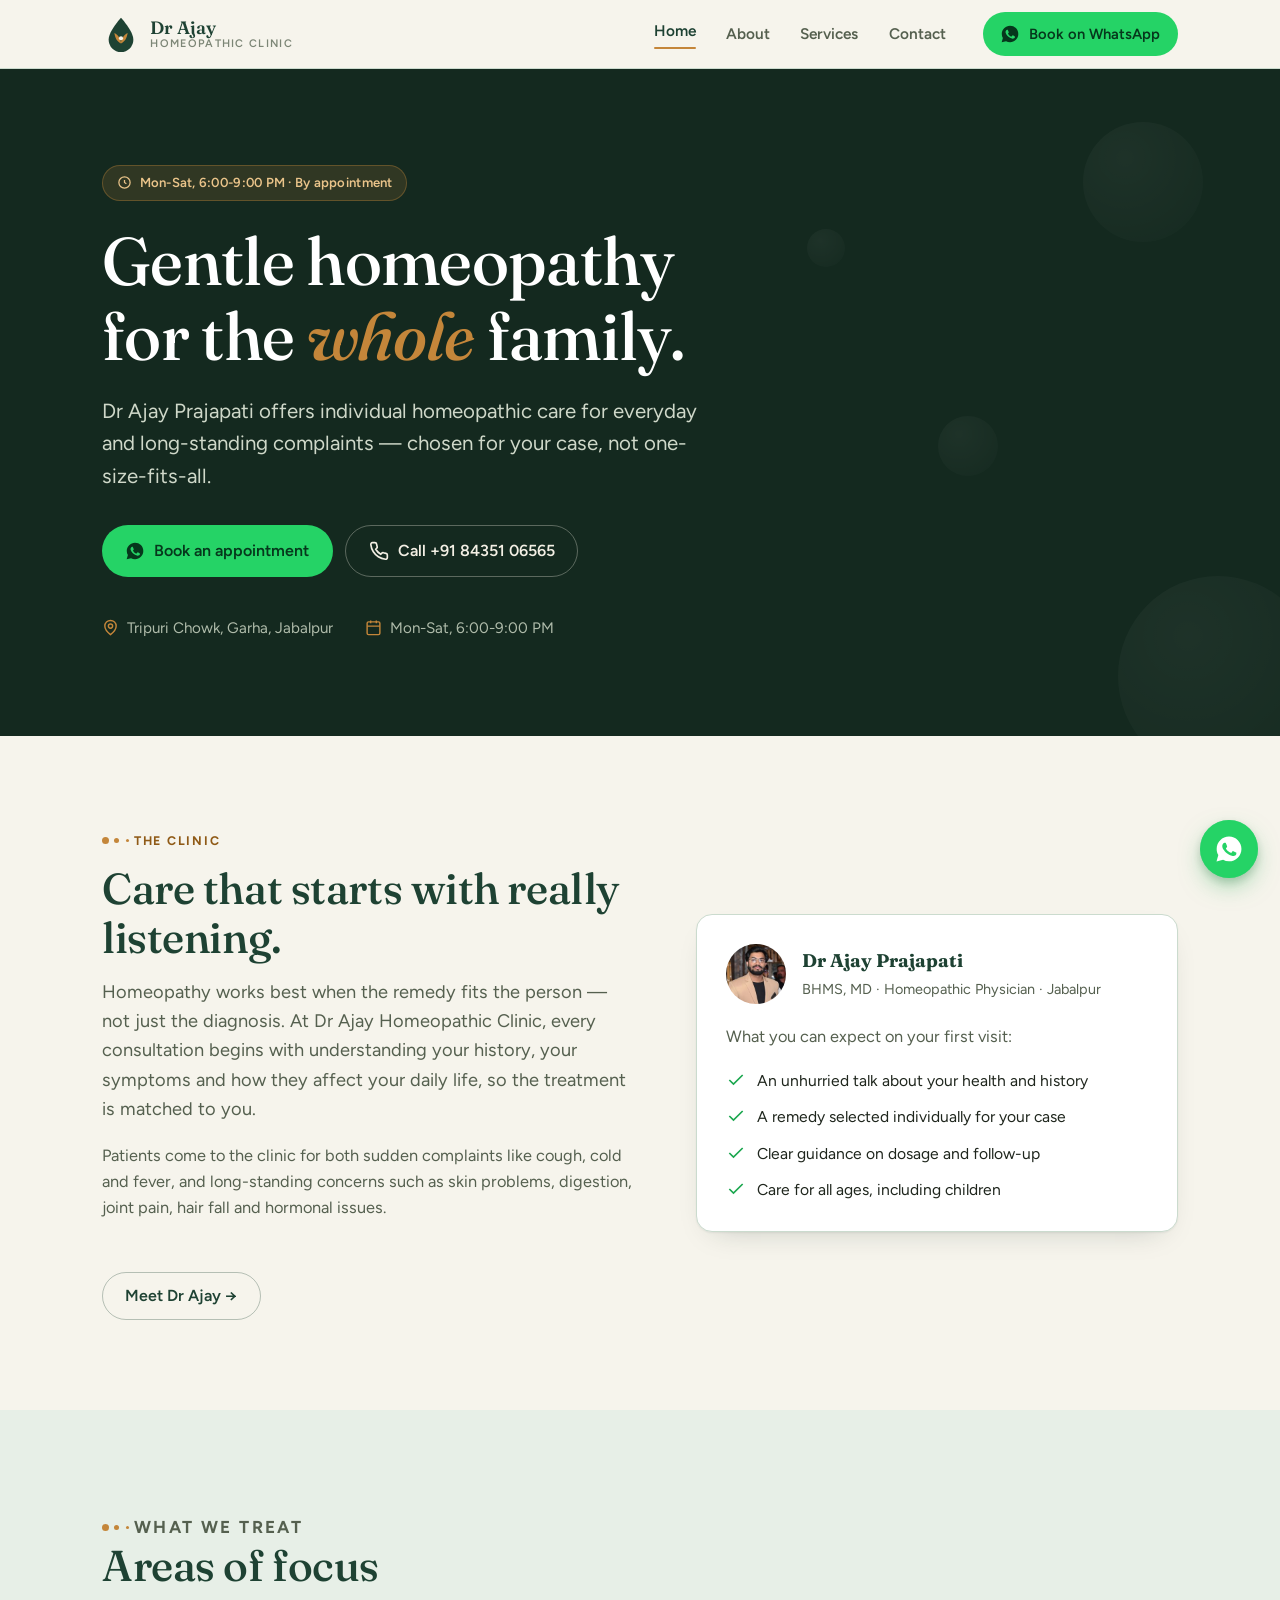
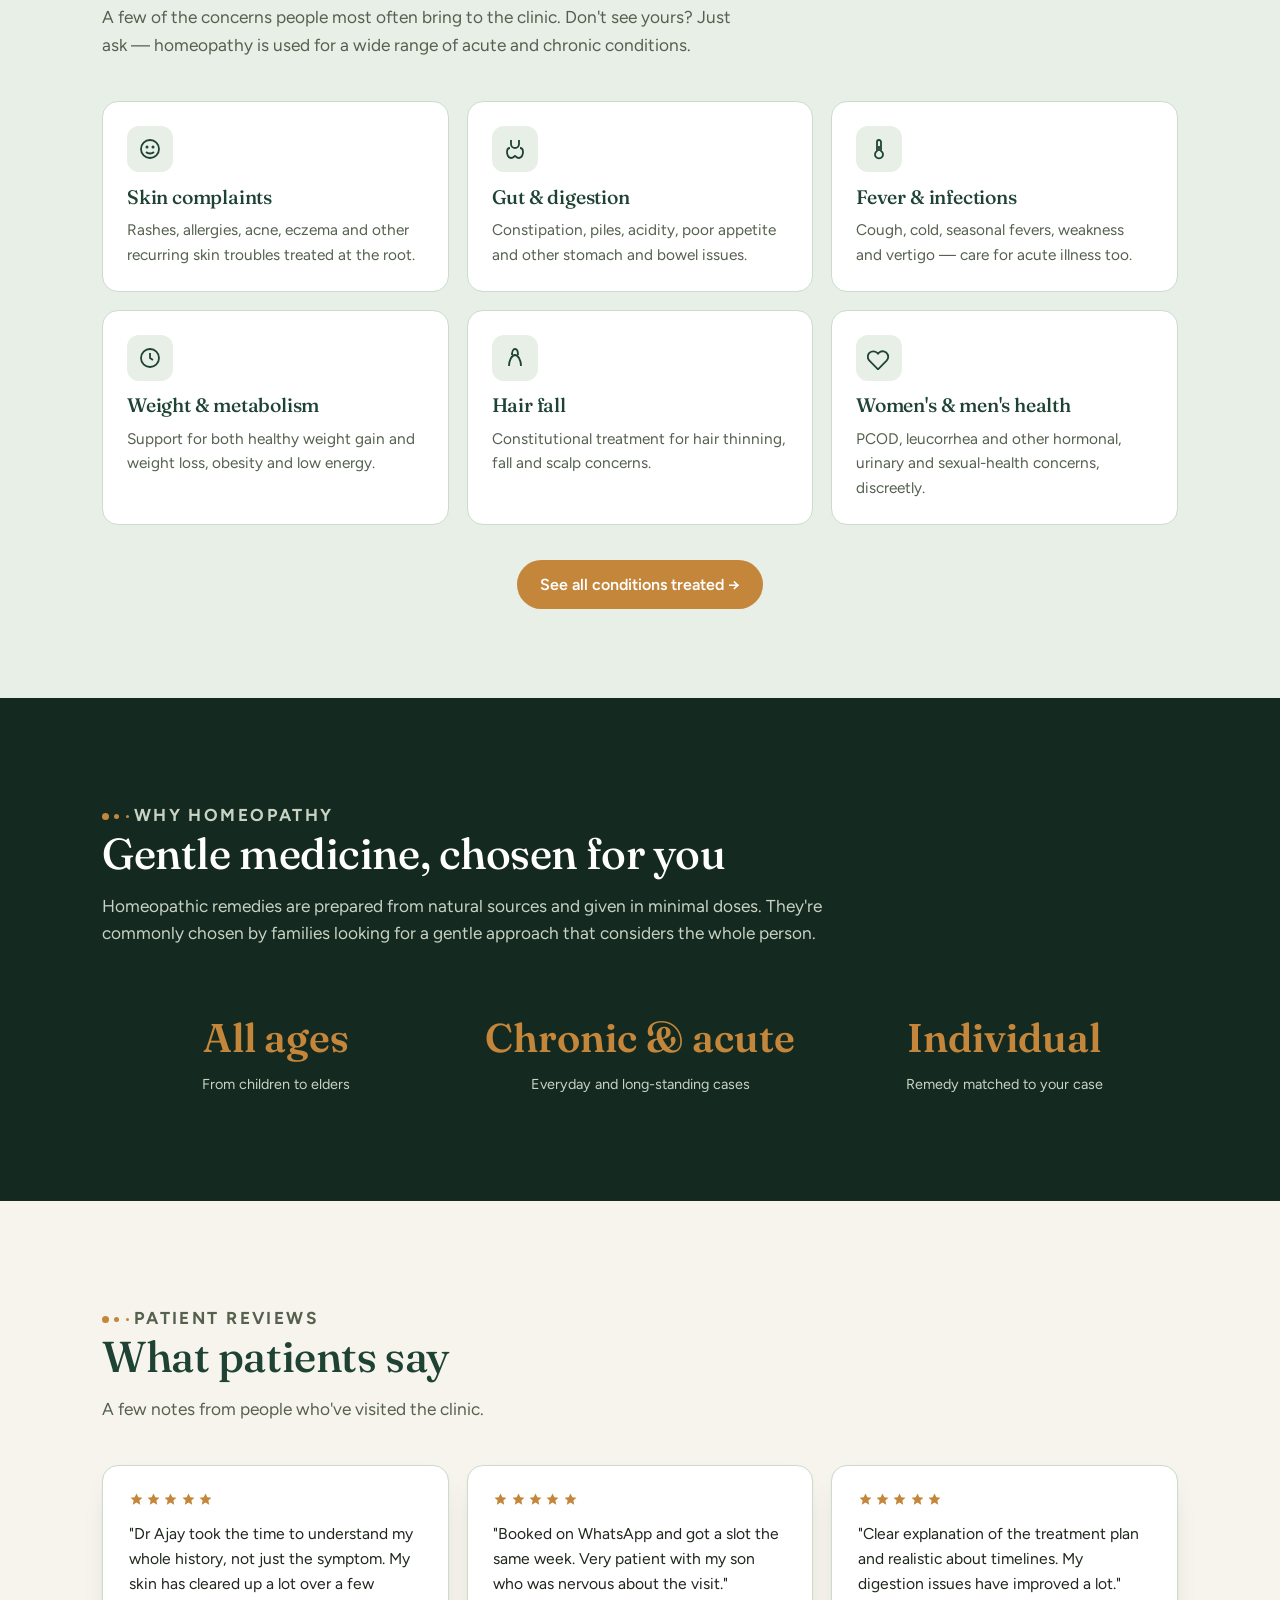
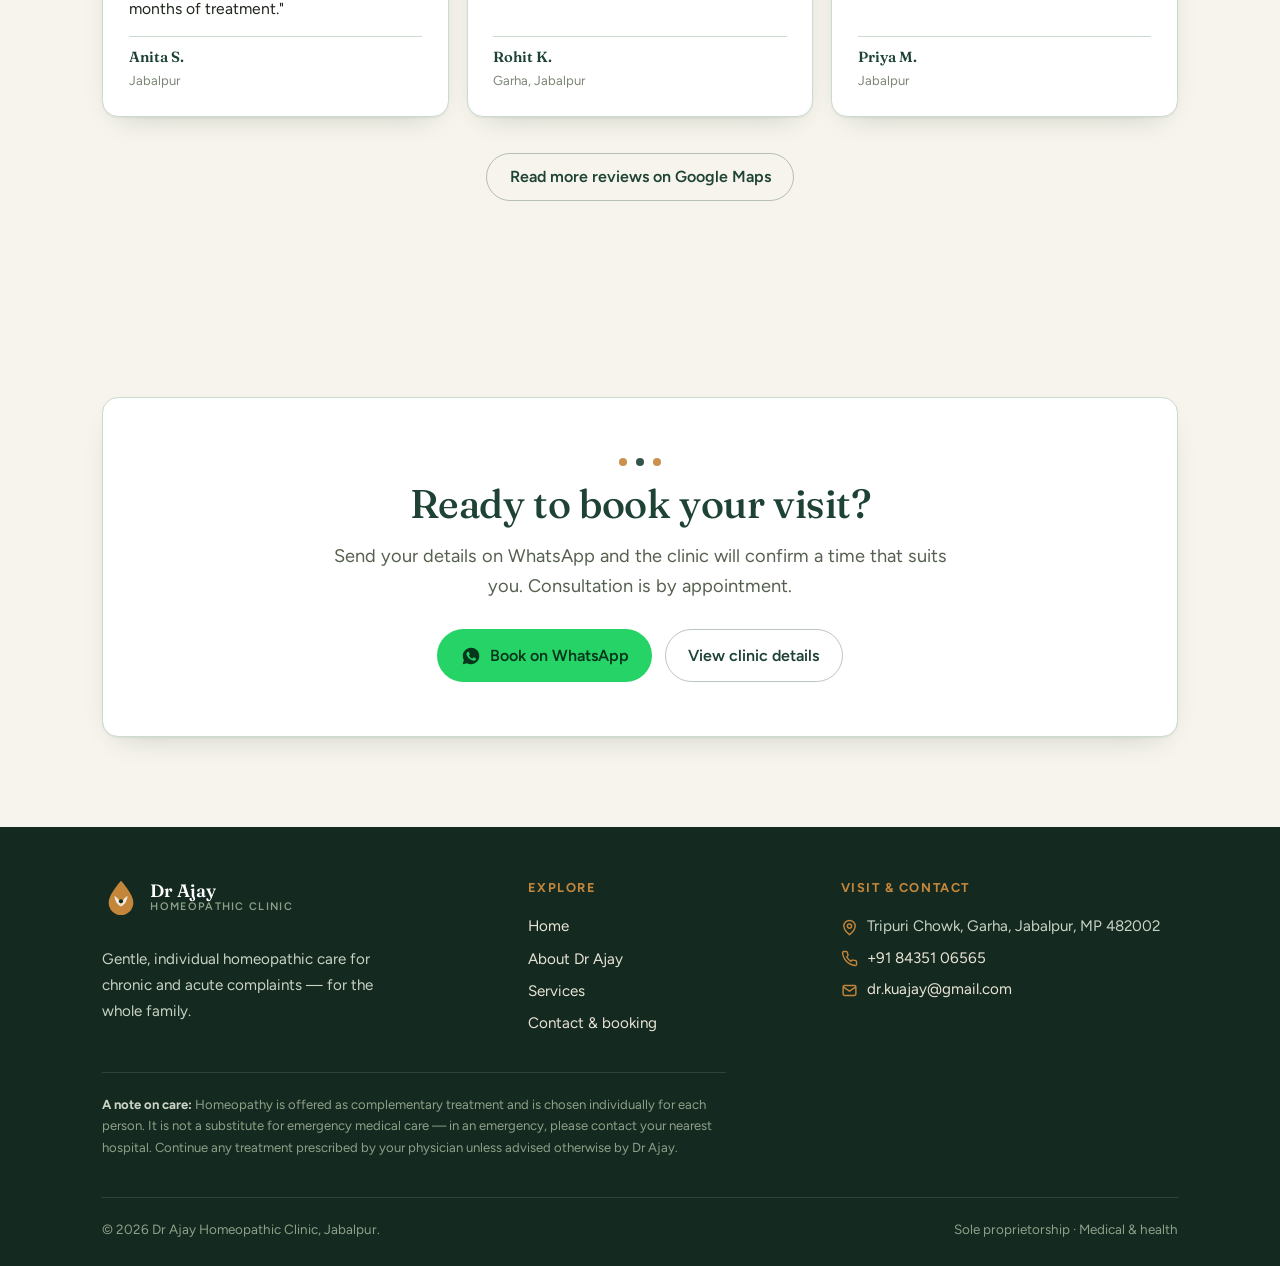
==== commit b69ef000: "Add patient reviews section to homepage (placeholder content)" ====
--- a/index.html
+++ b/index.html
@@ -21,15 +21,18 @@
 <meta property="og:image" content="https://webvortexx.github.io/dr-ajay-clinic/og-image.jpg" />
 <meta property="og:image:width" content="1200" />
 <meta property="og:image:height" content="630" />
+<meta property="og:image:alt" content="Dr Ajay Homeopathic Clinic — Gentle homeopathy for the whole family. Garha, Jabalpur." />
 <meta property="og:locale" content="en_IN" />
 <meta name="twitter:card" content="summary_large_image" />
 <meta name="twitter:title" content="Dr Ajay Homeopathic Clinic — Gentle homeopathy in Jabalpur" />
 <meta name="twitter:description" content="Dr Ajay Prajapati offers gentle, individual homeopathic care for chronic and acute complaints at Tripuri Chowk, Garha, Jabalpur. Book on WhatsApp." />
 <meta name="twitter:image" content="https://webvortexx.github.io/dr-ajay-clinic/og-image.jpg" />
+<meta name="twitter:image:alt" content="Dr Ajay Homeopathic Clinic — Gentle homeopathy for the whole family. Garha, Jabalpur." />
 <script type="application/ld+json">
 {
   "@context": "https://schema.org",
   "@type": "MedicalClinic",
+  "@id": "https://webvortexx.github.io/dr-ajay-clinic/#clinic",
   "name": "Dr Ajay Homeopathic Clinic",
   "description": "Gentle, individual homeopathic care for chronic and acute complaints \u2014 for the whole family.",
   "url": "https://webvortexx.github.io/dr-ajay-clinic/",
@@ -106,6 +109,18 @@
 .checklist svg{ width:20px; height:20px; color: var(--wa-deep); flex:0 0 auto; margin-top:2px; }
 
 @media (max-width: 820px){ .intro-grid{ grid-template-columns:1fr; } }
+
+/* patient reviews */
+.review-card{
+  background: var(--paper); border:1px solid var(--sage-line); border-radius: var(--radius);
+  padding: 1.6rem; box-shadow: var(--shadow); display:flex; flex-direction:column; gap:.9rem;
+}
+.review-card .stars{ display:flex; gap:.15rem; color: var(--amber); }
+.review-card .stars svg{ width:15px; height:15px; }
+.review-card .quote{ margin:0; color: var(--ink); font-size:.98rem; line-height:1.6; }
+.review-card .who{ display:flex; flex-direction:column; margin-top:auto; padding-top:.6rem; border-top:1px solid var(--sage-line); }
+.review-card .who b{ font-size:.92rem; color: var(--pine); font-family: var(--display); font-weight:600; }
+.review-card .who span{ font-size:.82rem; color: var(--ink-faint); }
 </style>
 </head>
 <body>
@@ -265,6 +280,56 @@
   </div>
 </section>
 
+<!-- ============ REVIEWS ============ -->
+<!-- PLACEHOLDER CONTENT — replace these three cards with real patient reviews. -->
+<section class="section">
+  <div class="wrap">
+    <div class="section-head reveal">
+      <p class="eyebrow">Patient reviews</p>
+      <h2>What patients say</h2>
+      <p>A few notes from people who've visited the clinic.</p>
+    </div>
+    <div class="grid grid--3">
+      <article class="review-card reveal">
+        <div class="stars" aria-hidden="true">
+          <svg viewBox="0 0 24 24" fill="currentColor"><path d="M12 2.5l2.9 6 6.6.7-4.9 4.5 1.3 6.5L12 16.9l-5.9 3.3 1.3-6.5-4.9-4.5 6.6-.7Z"/></svg>
+          <svg viewBox="0 0 24 24" fill="currentColor"><path d="M12 2.5l2.9 6 6.6.7-4.9 4.5 1.3 6.5L12 16.9l-5.9 3.3 1.3-6.5-4.9-4.5 6.6-.7Z"/></svg>
+          <svg viewBox="0 0 24 24" fill="currentColor"><path d="M12 2.5l2.9 6 6.6.7-4.9 4.5 1.3 6.5L12 16.9l-5.9 3.3 1.3-6.5-4.9-4.5 6.6-.7Z"/></svg>
+          <svg viewBox="0 0 24 24" fill="currentColor"><path d="M12 2.5l2.9 6 6.6.7-4.9 4.5 1.3 6.5L12 16.9l-5.9 3.3 1.3-6.5-4.9-4.5 6.6-.7Z"/></svg>
+          <svg viewBox="0 0 24 24" fill="currentColor"><path d="M12 2.5l2.9 6 6.6.7-4.9 4.5 1.3 6.5L12 16.9l-5.9 3.3 1.3-6.5-4.9-4.5 6.6-.7Z"/></svg>
+        </div>
+        <p class="quote">"Dr Ajay took the time to understand my whole history, not just the symptom. My skin has cleared up a lot over a few months of treatment."</p>
+        <div class="who"><b>Anita S.</b><span>Jabalpur</span></div>
+      </article>
+      <article class="review-card reveal">
+        <div class="stars" aria-hidden="true">
+          <svg viewBox="0 0 24 24" fill="currentColor"><path d="M12 2.5l2.9 6 6.6.7-4.9 4.5 1.3 6.5L12 16.9l-5.9 3.3 1.3-6.5-4.9-4.5 6.6-.7Z"/></svg>
+          <svg viewBox="0 0 24 24" fill="currentColor"><path d="M12 2.5l2.9 6 6.6.7-4.9 4.5 1.3 6.5L12 16.9l-5.9 3.3 1.3-6.5-4.9-4.5 6.6-.7Z"/></svg>
+          <svg viewBox="0 0 24 24" fill="currentColor"><path d="M12 2.5l2.9 6 6.6.7-4.9 4.5 1.3 6.5L12 16.9l-5.9 3.3 1.3-6.5-4.9-4.5 6.6-.7Z"/></svg>
+          <svg viewBox="0 0 24 24" fill="currentColor"><path d="M12 2.5l2.9 6 6.6.7-4.9 4.5 1.3 6.5L12 16.9l-5.9 3.3 1.3-6.5-4.9-4.5 6.6-.7Z"/></svg>
+          <svg viewBox="0 0 24 24" fill="currentColor"><path d="M12 2.5l2.9 6 6.6.7-4.9 4.5 1.3 6.5L12 16.9l-5.9 3.3 1.3-6.5-4.9-4.5 6.6-.7Z"/></svg>
+        </div>
+        <p class="quote">"Booked on WhatsApp and got a slot the same week. Very patient with my son who was nervous about the visit."</p>
+        <div class="who"><b>Rohit K.</b><span>Garha, Jabalpur</span></div>
+      </article>
+      <article class="review-card reveal">
+        <div class="stars" aria-hidden="true">
+          <svg viewBox="0 0 24 24" fill="currentColor"><path d="M12 2.5l2.9 6 6.6.7-4.9 4.5 1.3 6.5L12 16.9l-5.9 3.3 1.3-6.5-4.9-4.5 6.6-.7Z"/></svg>
+          <svg viewBox="0 0 24 24" fill="currentColor"><path d="M12 2.5l2.9 6 6.6.7-4.9 4.5 1.3 6.5L12 16.9l-5.9 3.3 1.3-6.5-4.9-4.5 6.6-.7Z"/></svg>
+          <svg viewBox="0 0 24 24" fill="currentColor"><path d="M12 2.5l2.9 6 6.6.7-4.9 4.5 1.3 6.5L12 16.9l-5.9 3.3 1.3-6.5-4.9-4.5 6.6-.7Z"/></svg>
+          <svg viewBox="0 0 24 24" fill="currentColor"><path d="M12 2.5l2.9 6 6.6.7-4.9 4.5 1.3 6.5L12 16.9l-5.9 3.3 1.3-6.5-4.9-4.5 6.6-.7Z"/></svg>
+          <svg viewBox="0 0 24 24" fill="currentColor"><path d="M12 2.5l2.9 6 6.6.7-4.9 4.5 1.3 6.5L12 16.9l-5.9 3.3 1.3-6.5-4.9-4.5 6.6-.7Z"/></svg>
+        </div>
+        <p class="quote">"Clear explanation of the treatment plan and realistic about timelines. My digestion issues have improved a lot."</p>
+        <div class="who"><b>Priya M.</b><span>Jabalpur</span></div>
+      </article>
+    </div>
+    <p class="center mt-lg reveal">
+      <a class="btn btn--ghost" href="https://maps.app.goo.gl/gETN5ZMWVegFKqZ66" target="_blank" rel="noopener">Read more reviews on Google Maps</a>
+    </p>
+  </div>
+</section>
+
 <!-- ============ CTA BAND ============ -->
 <section class="section">
   <div class="wrap">
